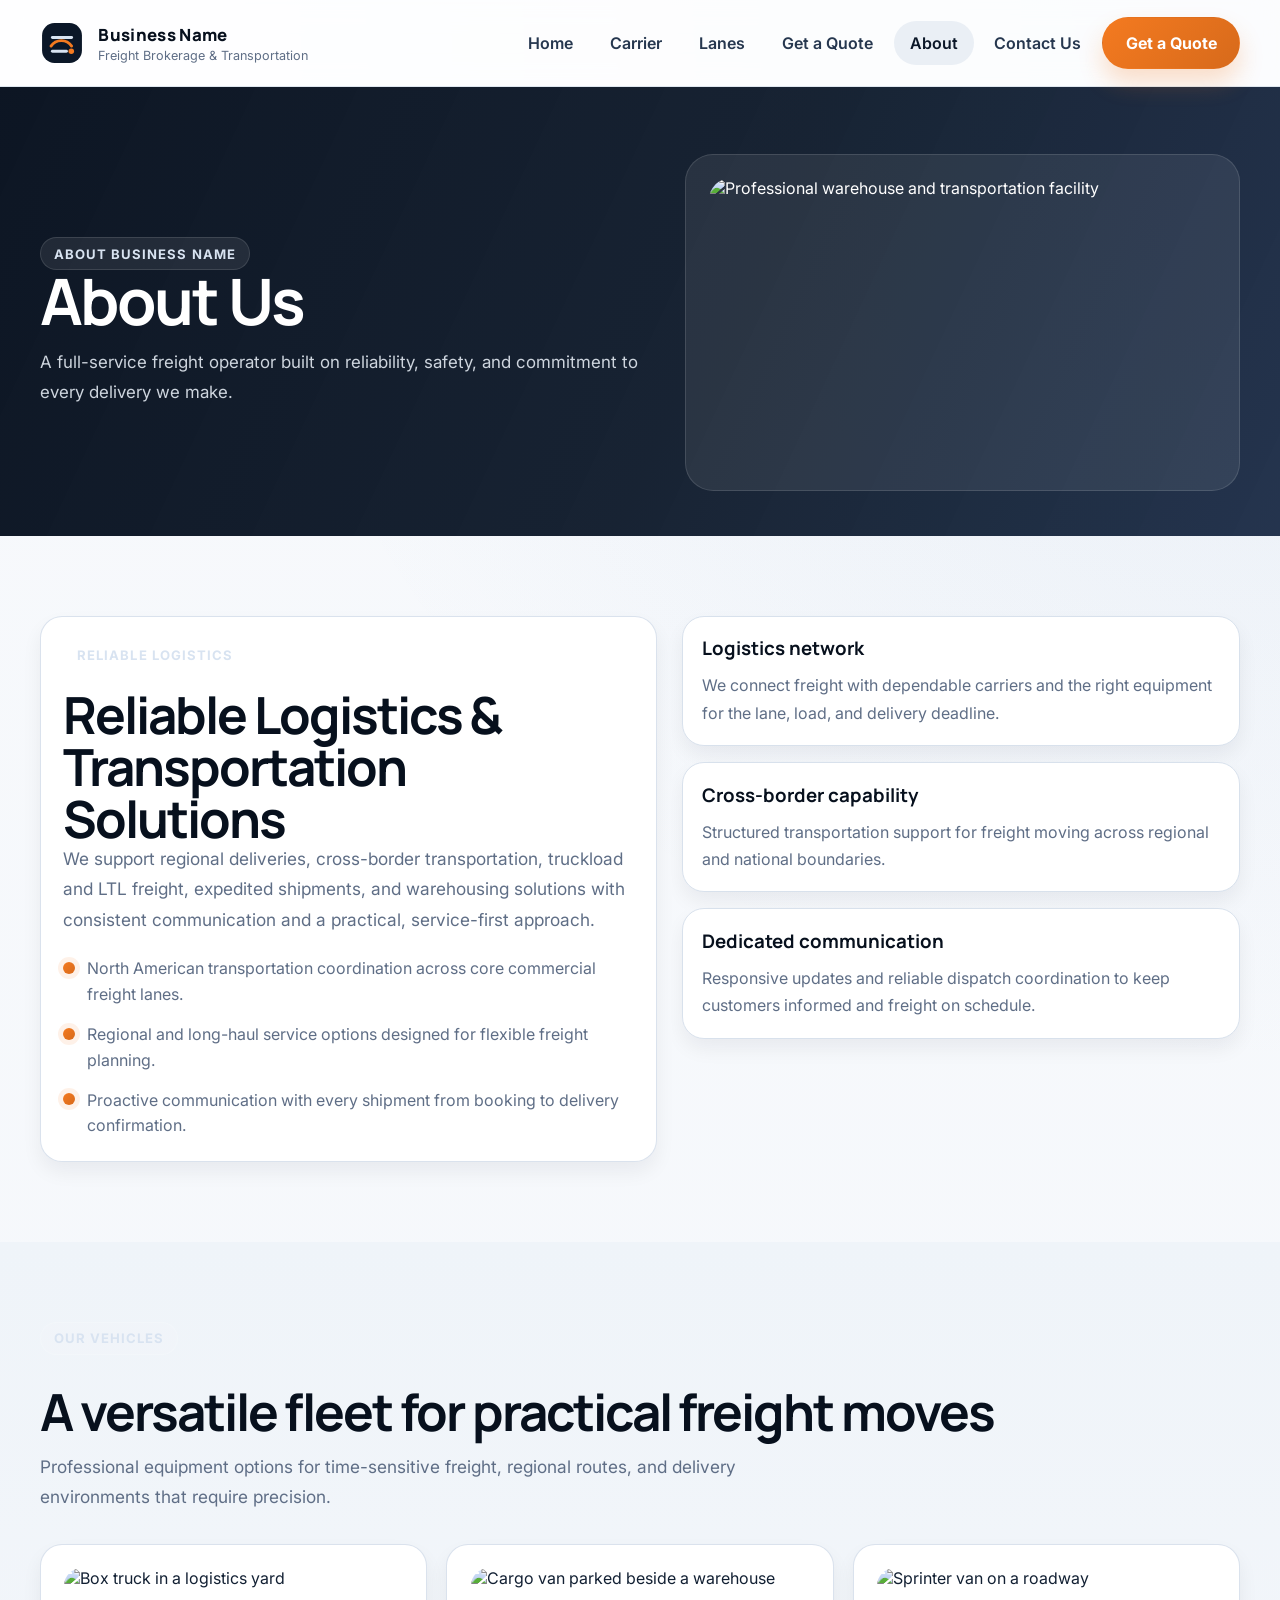
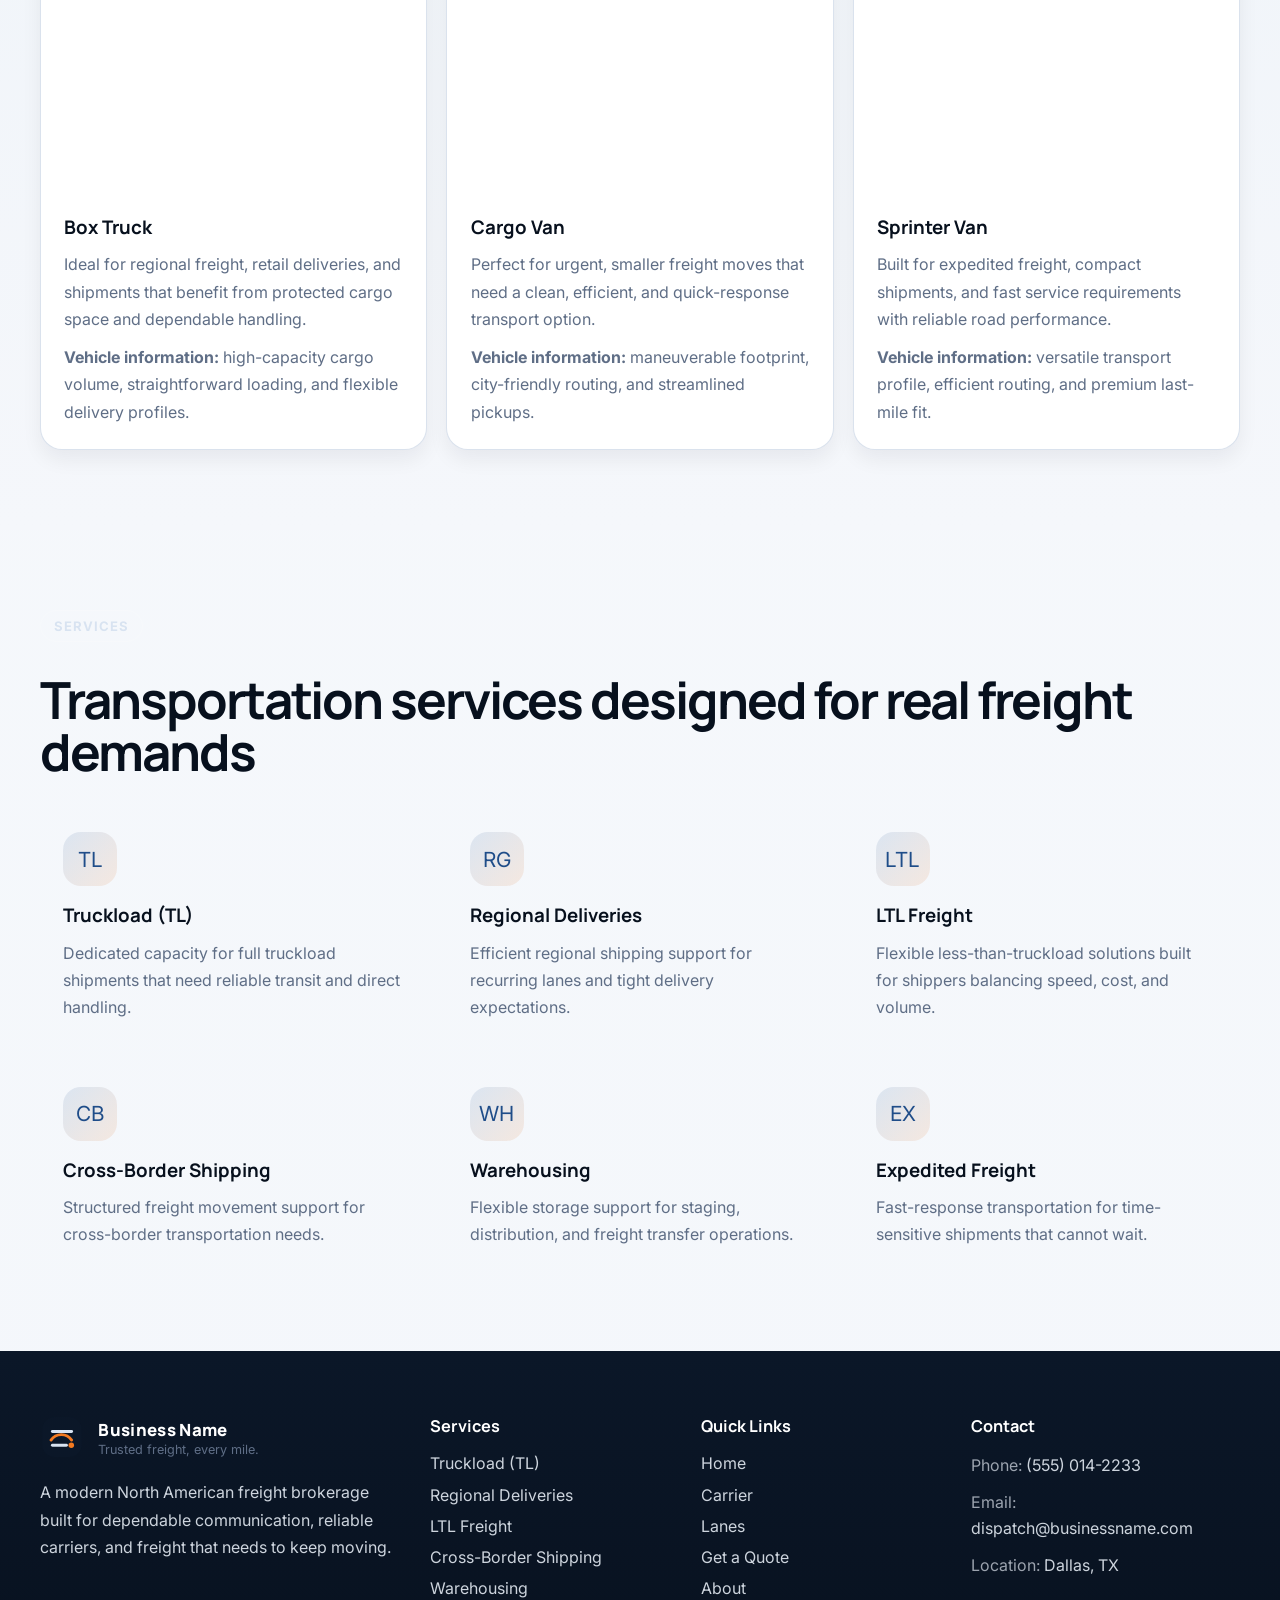
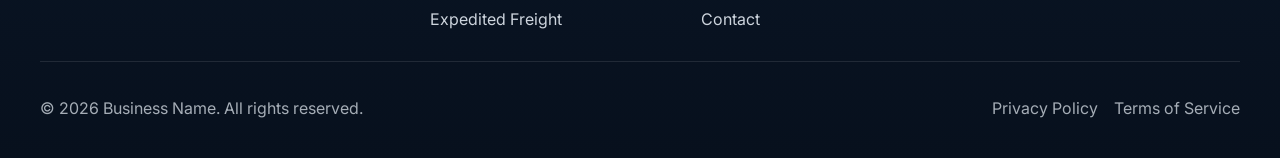
==== about.html @ 08872d6c "Initial Files" ====
<!doctype html>
<html lang="en">
<head>
  <meta charset="utf-8">
  <meta name="viewport" content="width=device-width, initial-scale=1">
  <title>About Us | Business Name</title>
  <meta name="description" content="Learn about Business Name, a reliable logistics and transportation operator built on trust, safety, and communication.">
  <link rel="preconnect" href="https://fonts.googleapis.com">
  <link rel="preconnect" href="https://fonts.gstatic.com" crossorigin>
  <link href="https://fonts.googleapis.com/css2?family=Inter:wght@400;500;600;700;800&family=Manrope:wght@600;700;800&display=swap" rel="stylesheet">
  <link rel="stylesheet" href="css/style.css">
  <link rel="stylesheet" href="css/animations.css">
  <link rel="stylesheet" href="css/responsive.css">
</head>
<body data-page="about">
  <a class="sr-only" href="#main-content">Skip to content</a>
  <div data-site-header></div>

  <main id="main-content">
    <section class="page-hero">
      <div class="container page-hero__inner">
        <div data-reveal>
          <span class="hero__eyebrow">About Business Name</span>
          <h1 class="page-hero__title">About Us</h1>
          <p class="page-hero__subtitle">
            A full-service freight operator built on reliability, safety, and commitment to every delivery we make.
          </p>
        </div>
        <div class="page-hero__panel" data-reveal>
          <img src="https://images.unsplash.com/photo-1504384308090-c894fdcc538d?auto=format&fit=crop&w=1200&q=80" alt="Professional warehouse and transportation facility" loading="lazy">
        </div>
      </div>
    </section>

    <section class="section">
      <div class="container two-column">
        <div class="intro-panel" data-reveal>
          <span class="section__eyebrow">Reliable logistics</span>
          <h2 class="section__title">Reliable Logistics & Transportation Solutions</h2>
          <p class="section__lead">
            We support regional deliveries, cross-border transportation, truckload and LTL freight, expedited shipments, and warehousing solutions with consistent communication and a practical, service-first approach.
          </p>
          <ul class="bullets">
            <li>North American transportation coordination across core commercial freight lanes.</li>
            <li>Regional and long-haul service options designed for flexible freight planning.</li>
            <li>Proactive communication with every shipment from booking to delivery confirmation.</li>
          </ul>
        </div>
        <div class="info-stack" data-reveal>
          <article class="info-card">
            <h3>Logistics network</h3>
            <p>We connect freight with dependable carriers and the right equipment for the lane, load, and delivery deadline.</p>
          </article>
          <article class="info-card">
            <h3>Cross-border capability</h3>
            <p>Structured transportation support for freight moving across regional and national boundaries.</p>
          </article>
          <article class="info-card">
            <h3>Dedicated communication</h3>
            <p>Responsive updates and reliable dispatch coordination to keep customers informed and freight on schedule.</p>
          </article>
        </div>
      </div>
    </section>

    <section class="section section--muted">
      <div class="container" id="vehicles">
        <div class="section__header" data-reveal>
          <span class="section__eyebrow">Our Vehicles</span>
          <h2 class="section__title">A versatile fleet for practical freight moves</h2>
          <p class="section__lead">Professional equipment options for time-sensitive freight, regional routes, and delivery environments that require precision.</p>
        </div>
        <div class="cards-grid">
          <article class="vehicle-card" data-reveal>
            <img class="vehicle-card__image" src="https://images.unsplash.com/photo-1501066927591-314112b5888e?auto=format&fit=crop&w=900&q=80" alt="Box truck in a logistics yard" loading="lazy">
            <h3>Box Truck</h3>
            <p>Ideal for regional freight, retail deliveries, and shipments that benefit from protected cargo space and dependable handling.</p>
            <p><strong>Vehicle information:</strong> high-capacity cargo volume, straightforward loading, and flexible delivery profiles.</p>
          </article>
          <article class="vehicle-card" data-reveal>
            <img class="vehicle-card__image" src="https://images.unsplash.com/photo-1503376780353-7e6692767b70?auto=format&fit=crop&w=900&q=80" alt="Cargo van parked beside a warehouse" loading="lazy">
            <h3>Cargo Van</h3>
            <p>Perfect for urgent, smaller freight moves that need a clean, efficient, and quick-response transport option.</p>
            <p><strong>Vehicle information:</strong> maneuverable footprint, city-friendly routing, and streamlined pickups.</p>
          </article>
          <article class="vehicle-card" data-reveal>
            <img class="vehicle-card__image" src="https://images.unsplash.com/photo-1517673400267-0251440c45dc?auto=format&fit=crop&w=900&q=80" alt="Sprinter van on a roadway" loading="lazy">
            <h3>Sprinter Van</h3>
            <p>Built for expedited freight, compact shipments, and fast service requirements with reliable road performance.</p>
            <p><strong>Vehicle information:</strong> versatile transport profile, efficient routing, and premium last-mile fit.</p>
          </article>
        </div>
      </div>
    </section>

    <section class="section" id="services">
      <div class="container">
        <div class="section__header" data-reveal>
          <span class="section__eyebrow">Services</span>
          <h2 class="section__title">Transportation services designed for real freight demands</h2>
        </div>
        <div class="cards-grid">
          <article class="service-card" data-reveal>
            <div class="service-card__icon">TL</div>
            <h3>Truckload (TL)</h3>
            <p>Dedicated capacity for full truckload shipments that need reliable transit and direct handling.</p>
          </article>
          <article class="service-card" data-reveal>
            <div class="service-card__icon">RG</div>
            <h3>Regional Deliveries</h3>
            <p>Efficient regional shipping support for recurring lanes and tight delivery expectations.</p>
          </article>
          <article class="service-card" data-reveal>
            <div class="service-card__icon">LTL</div>
            <h3>LTL Freight</h3>
            <p>Flexible less-than-truckload solutions built for shippers balancing speed, cost, and volume.</p>
          </article>
          <article class="service-card" data-reveal>
            <div class="service-card__icon">CB</div>
            <h3>Cross-Border Shipping</h3>
            <p>Structured freight movement support for cross-border transportation needs.</p>
          </article>
          <article class="service-card" data-reveal>
            <div class="service-card__icon">WH</div>
            <h3>Warehousing</h3>
            <p>Flexible storage support for staging, distribution, and freight transfer operations.</p>
          </article>
          <article class="service-card" data-reveal>
            <div class="service-card__icon">EX</div>
            <h3>Expedited Freight</h3>
            <p>Fast-response transportation for time-sensitive shipments that cannot wait.</p>
          </article>
        </div>
      </div>
    </section>
  </main>

  <div data-site-footer></div>

  <script src="js/data.js"></script>
  <script src="js/main.js"></script>
</body>
</html>
---- css/style.css ----
:root {
  --bg: #f4f7fb;
  --surface: #ffffff;
  --surface-2: #edf2f8;
  --text: #122033;
  --muted: #5f6e86;
  --line: #d8e1ec;
  --navy-950: #07101d;
  --navy-900: #0b1728;
  --navy-800: #13243f;
  --blue-700: #1f4d89;
  --blue-600: #2563a9;
  --orange-600: #d76a1b;
  --orange-500: #f47a20;
  --green-600: #1c8f5f;
  --shadow-lg: 0 28px 60px rgba(8, 17, 31, 0.12);
  --shadow-md: 0 16px 34px rgba(8, 17, 31, 0.09);
  --shadow-sm: 0 10px 20px rgba(8, 17, 31, 0.06);
  --radius-xl: 28px;
  --radius-lg: 22px;
  --radius-md: 16px;
  --radius-sm: 12px;
  --container: 1200px;
}

* {
  box-sizing: border-box;
}

html {
  scroll-behavior: smooth;
}

body {
  margin: 0;
  font-family: "Inter", sans-serif;
  color: var(--text);
  background:
    radial-gradient(circle at top right, rgba(37, 99, 169, 0.08), transparent 30%),
    linear-gradient(180deg, #f7f9fc 0%, #f4f7fb 100%);
  min-height: 100vh;
}

body.nav-open {
  overflow: hidden;
}

img {
  max-width: 100%;
  display: block;
}

a {
  color: inherit;
  text-decoration: none;
}

button,
input,
select,
textarea {
  font: inherit;
}

button {
  cursor: pointer;
}

.sr-only {
  position: absolute;
  width: 1px;
  height: 1px;
  padding: 0;
  margin: -1px;
  overflow: hidden;
  clip: rect(0, 0, 0, 0);
  border: 0;
}

.container {
  width: min(calc(100% - 2rem), var(--container));
  margin: 0 auto;
}

.site-header {
  position: sticky;
  top: 0;
  z-index: 1000;
  background: rgba(255, 255, 255, 0.82);
  backdrop-filter: blur(14px);
  border-bottom: 1px solid rgba(216, 225, 236, 0.8);
}

.header__inner {
  display: flex;
  align-items: center;
  gap: 1rem;
  min-height: 86px;
}

.brand {
  display: inline-flex;
  align-items: center;
  gap: 0.9rem;
  min-width: 0;
}

.brand__mark {
  flex: 0 0 auto;
}

.brand__text {
  display: flex;
  flex-direction: column;
  gap: 0.1rem;
  min-width: 0;
}

.brand__name {
  font-family: "Manrope", sans-serif;
  font-size: 1.05rem;
  font-weight: 800;
  letter-spacing: 0.02em;
  color: var(--navy-950);
}

.brand__tag {
  font-size: 0.79rem;
  color: var(--muted);
}

.nav {
  margin-left: auto;
}

.nav__list {
  display: flex;
  align-items: center;
  gap: 0.3rem;
  list-style: none;
  padding: 0;
  margin: 0;
}

.nav__link {
  display: inline-flex;
  align-items: center;
  justify-content: center;
  padding: 0.75rem 1rem;
  border-radius: 999px;
  color: #26374f;
  font-weight: 600;
  transition: color 180ms ease, background-color 180ms ease, transform 180ms ease;
}

.nav__link:hover,
.nav__link:focus-visible,
.nav__link.is-active {
  background: rgba(31, 77, 137, 0.08);
  color: var(--navy-900);
}

.nav__cta {
  box-shadow: 0 14px 24px rgba(244, 122, 32, 0.24);
}

.nav-toggle {
  display: none;
  margin-left: auto;
  width: 48px;
  height: 48px;
  padding: 0;
  border: 1px solid var(--line);
  border-radius: 14px;
  background: var(--surface);
  align-items: center;
  justify-content: center;
  gap: 4px;
  flex-direction: column;
}

.nav-toggle__bar {
  width: 18px;
  height: 2px;
  border-radius: 99px;
  background: var(--navy-900);
}

.button {
  display: inline-flex;
  align-items: center;
  justify-content: center;
  min-height: 52px;
  padding: 0.9rem 1.4rem;
  border-radius: 999px;
  border: 1px solid transparent;
  font-weight: 700;
  transition: transform 180ms ease, box-shadow 180ms ease, background-color 180ms ease, border-color 180ms ease;
}

.button:hover,
.button:focus-visible {
  transform: translateY(-1px);
}

.button--accent {
  color: #fff;
  background: linear-gradient(135deg, var(--orange-500), var(--orange-600));
}

.button--accent:hover,
.button--accent:focus-visible {
  box-shadow: 0 18px 30px rgba(244, 122, 32, 0.28);
}

.button--secondary {
  color: var(--navy-900);
  background: #fff;
  border-color: var(--line);
}

.hero {
  position: relative;
  overflow: hidden;
  padding: 5rem 0 3.5rem;
  background:
    linear-gradient(115deg, rgba(8, 17, 31, 0.98) 0%, rgba(11, 23, 40, 0.95) 55%, rgba(19, 36, 63, 0.92) 100%);
  color: #fff;
}

.hero::before {
  content: "";
  position: absolute;
  inset: 0;
  background:
    radial-gradient(circle at 20% 20%, rgba(244, 122, 32, 0.22), transparent 25%),
    radial-gradient(circle at 80% 15%, rgba(37, 99, 169, 0.35), transparent 26%);
  pointer-events: none;
}

.hero__inner {
  position: relative;
  display: grid;
  grid-template-columns: minmax(0, 1.1fr) minmax(340px, 0.9fr);
  gap: 3rem;
  align-items: center;
}

.hero__eyebrow,
.section__eyebrow {
  display: inline-flex;
  align-items: center;
  gap: 0.5rem;
  padding: 0.45rem 0.8rem;
  border-radius: 999px;
  width: fit-content;
  background: rgba(255, 255, 255, 0.08);
  border: 1px solid rgba(255, 255, 255, 0.12);
  color: #d8e3f1;
  font-size: 0.82rem;
  font-weight: 700;
  letter-spacing: 0.08em;
  text-transform: uppercase;
}

.hero__title,
.section__title {
  margin: 1rem 0 0;
  font-family: "Manrope", sans-serif;
  font-size: clamp(2.35rem, 5vw, 4.9rem);
  line-height: 0.96;
  letter-spacing: -0.04em;
}

.hero__lead,
.section__lead {
  max-width: 42rem;
  margin: 1.25rem 0 0;
  font-size: 1.08rem;
  line-height: 1.75;
  color: rgba(232, 239, 247, 0.88);
}

.hero__actions {
  display: flex;
  flex-wrap: wrap;
  gap: 0.9rem;
  margin-top: 1.8rem;
}

.hero__stats {
  display: grid;
  grid-template-columns: repeat(3, minmax(0, 1fr));
  gap: 1rem;
  margin-top: 2.2rem;
}

.stat-card {
  padding: 1.15rem 1.2rem;
  border-radius: 18px;
  background: rgba(255, 255, 255, 0.08);
  border: 1px solid rgba(255, 255, 255, 0.1);
  backdrop-filter: blur(10px);
}

.stat-card strong {
  display: block;
  font-family: "Manrope", sans-serif;
  font-size: 1.65rem;
  line-height: 1;
}

.stat-card span {
  display: block;
  margin-top: 0.45rem;
  color: rgba(232, 239, 247, 0.85);
  font-size: 0.95rem;
}

.hero__media {
  position: relative;
  min-height: 560px;
}

.hero__image {
  width: 100%;
  height: 100%;
  min-height: 560px;
  object-fit: cover;
  border-radius: var(--radius-xl);
  box-shadow: var(--shadow-lg);
}

.hero__card {
  position: absolute;
  left: -1rem;
  bottom: 2rem;
  width: min(290px, 88%);
  padding: 1.1rem 1.15rem;
  border-radius: 20px;
  background: rgba(255, 255, 255, 0.9);
  color: var(--text);
  box-shadow: var(--shadow-md);
  border: 1px solid rgba(255, 255, 255, 0.7);
}

.hero__card h3 {
  margin: 0;
  font-family: "Manrope", sans-serif;
  font-size: 1.02rem;
}

.hero__card p {
  margin: 0.5rem 0 0;
  line-height: 1.6;
  color: var(--muted);
}

.section {
  padding: 5rem 0;
}

.section--muted {
  background: linear-gradient(180deg, #eff4f9 0%, #f5f7fb 100%);
}

.section__header {
  display: grid;
  gap: 0.9rem;
  margin-bottom: 2rem;
}

.section__title {
  color: var(--navy-950);
  font-size: clamp(2rem, 4vw, 3.4rem);
  line-height: 1.02;
}

.section__lead {
  color: var(--muted);
  max-width: 50rem;
  margin: 0;
}

.intro-grid {
  display: grid;
  grid-template-columns: 1fr 0.9fr;
  gap: 2rem;
  align-items: center;
}

.intro-panel,
.feature-panel,
.form-panel,
.info-panel,
.lane-tools,
.lane-card,
.vehicle-card,
.contact-card {
  background: var(--surface);
  border: 1px solid rgba(216, 225, 236, 0.95);
  border-radius: var(--radius-lg);
  box-shadow: var(--shadow-sm);
}

.intro-panel,
.feature-panel,
.form-panel,
.info-panel {
  padding: 1.4rem;
}

.bullets {
  display: grid;
  gap: 0.9rem;
  margin: 1.35rem 0 0;
  padding: 0;
  list-style: none;
}

.bullets li {
  display: flex;
  gap: 0.75rem;
  align-items: flex-start;
  line-height: 1.6;
  color: var(--muted);
}

.bullets li::before {
  content: "";
  flex: 0 0 auto;
  width: 12px;
  height: 12px;
  margin-top: 0.35rem;
  border-radius: 50%;
  background: linear-gradient(135deg, var(--orange-500), var(--orange-600));
  box-shadow: 0 0 0 5px rgba(244, 122, 32, 0.1);
}

.intro-image {
  height: 100%;
  min-height: 420px;
  border-radius: var(--radius-xl);
  object-fit: cover;
  box-shadow: var(--shadow-lg);
}

.cards-grid {
  display: grid;
  grid-template-columns: repeat(3, minmax(0, 1fr));
  gap: 1.2rem;
}

.service-card,
.advantage-card,
.vehicle-card,
.contact-card,
.lane-card {
  padding: 1.45rem;
  transition: transform 180ms ease, box-shadow 180ms ease;
}

.service-card:hover,
.advantage-card:hover,
.vehicle-card:hover,
.contact-card:hover,
.lane-card:hover {
  transform: translateY(-4px);
  box-shadow: var(--shadow-md);
}

.service-card__icon {
  display: inline-flex;
  align-items: center;
  justify-content: center;
  width: 54px;
  height: 54px;
  border-radius: 18px;
  background: linear-gradient(135deg, rgba(37, 99, 169, 0.12), rgba(244, 122, 32, 0.12));
  color: var(--blue-700);
  font-size: 1.3rem;
  margin-bottom: 1rem;
}

.service-card h3,
.advantage-card h3,
.vehicle-card h3,
.contact-card h3,
.lane-card h3,
.info-card h3 {
  margin: 0;
  font-family: "Manrope", sans-serif;
  color: var(--navy-950);
}

.service-card p,
.advantage-card p,
.vehicle-card p,
.contact-card p,
.lane-card p,
.info-card p {
  margin: 0.7rem 0 0;
  line-height: 1.7;
  color: var(--muted);
}

.feature-layout {
  display: grid;
  grid-template-columns: 1.1fr 0.9fr;
  gap: 2rem;
  align-items: start;
}

.advantage-list {
  display: grid;
  gap: 1rem;
}

.advantage-card {
  display: grid;
  grid-template-columns: auto 1fr;
  gap: 1rem;
  align-items: start;
}

.advantage-card__index {
  width: 42px;
  height: 42px;
  border-radius: 50%;
  display: inline-flex;
  align-items: center;
  justify-content: center;
  font-weight: 800;
  color: #fff;
  background: linear-gradient(135deg, var(--blue-700), var(--navy-800));
}

.feature-image {
  margin-top: 1.2rem;
  width: 100%;
  height: 380px;
  object-fit: cover;
  border-radius: var(--radius-xl);
  box-shadow: var(--shadow-lg);
}

.cta-block {
  padding: 3rem;
  border-radius: calc(var(--radius-xl) + 4px);
  background:
    linear-gradient(135deg, rgba(8, 17, 31, 0.98), rgba(19, 36, 63, 0.96)),
    radial-gradient(circle at top right, rgba(244, 122, 32, 0.22), transparent 35%);
  color: #fff;
  box-shadow: var(--shadow-lg);
}

.cta-block h2 {
  margin: 0;
  font-family: "Manrope", sans-serif;
  font-size: clamp(2rem, 4vw, 3rem);
  line-height: 1.05;
}

.cta-block p {
  max-width: 48rem;
  margin: 1rem 0 0;
  color: rgba(232, 239, 247, 0.85);
  line-height: 1.75;
}

.cta-block__actions {
  display: flex;
  flex-wrap: wrap;
  gap: 0.9rem;
  margin-top: 1.6rem;
}

.page-hero {
  padding: 4.2rem 0 2.8rem;
  background:
    linear-gradient(115deg, rgba(8, 17, 31, 0.98) 0%, rgba(11, 23, 40, 0.95) 55%, rgba(19, 36, 63, 0.92) 100%);
  color: #fff;
}

.page-hero__inner {
  display: grid;
  grid-template-columns: minmax(0, 1.05fr) minmax(280px, 0.95fr);
  gap: 2rem;
  align-items: center;
}

.page-hero__title {
  margin: 0;
  font-family: "Manrope", sans-serif;
  font-size: clamp(2.4rem, 5vw, 4.3rem);
  line-height: 0.98;
  letter-spacing: -0.04em;
}

.page-hero__subtitle {
  margin: 1rem 0 0;
  color: rgba(232, 239, 247, 0.88);
  line-height: 1.75;
  max-width: 42rem;
  font-size: 1.06rem;
}

.page-hero__panel {
  padding: 1.4rem;
  border-radius: var(--radius-xl);
  background: rgba(255, 255, 255, 0.08);
  border: 1px solid rgba(255, 255, 255, 0.12);
}

.page-hero__panel img {
  width: 100%;
  height: 290px;
  border-radius: 22px;
  object-fit: cover;
}

.lane-tools {
  padding: 1.2rem;
  margin-bottom: 1.4rem;
}

.lane-tools__grid {
  display: grid;
  grid-template-columns: 1.4fr 0.6fr 0.7fr 0.7fr 0.6fr auto;
  gap: 0.8rem;
  align-items: end;
}

.field label,
.form-field label,
.upload-field label {
  display: block;
  margin-bottom: 0.45rem;
  font-size: 0.92rem;
  font-weight: 700;
  color: var(--navy-900);
}

.field input,
.field select,
.form-field input,
.form-field select,
.form-field textarea {
  width: 100%;
  min-height: 52px;
  padding: 0.85rem 1rem;
  border-radius: 14px;
  border: 1px solid var(--line);
  background: #fff;
  color: var(--text);
  transition: border-color 180ms ease, box-shadow 180ms ease;
}

.field input:focus,
.field select:focus,
.form-field input:focus,
.form-field select:focus,
.form-field textarea:focus {
  outline: none;
  border-color: rgba(37, 99, 169, 0.6);
  box-shadow: 0 0 0 4px rgba(37, 99, 169, 0.12);
}

.field input::placeholder,
.form-field input::placeholder,
.form-field textarea::placeholder {
  color: #8a96a9;
}

.lane-grid {
  display: grid;
  grid-template-columns: repeat(3, minmax(0, 1fr));
  gap: 1.2rem;
}

.lane-card {
  display: flex;
  flex-direction: column;
  gap: 1rem;
}

.lane-card__top {
  display: flex;
  justify-content: space-between;
  gap: 1rem;
  align-items: center;
}

.lane-card__badge {
  display: inline-flex;
  align-items: center;
  gap: 0.4rem;
  padding: 0.45rem 0.8rem;
  border-radius: 999px;
  background: rgba(31, 77, 137, 0.08);
  color: var(--blue-700);
  font-weight: 800;
  font-size: 0.92rem;
}

.lane-card__rate {
  font-family: "Manrope", sans-serif;
  font-size: 1.35rem;
  font-weight: 800;
  color: var(--navy-950);
}

.lane-card__route {
  font-size: 1.1rem;
  line-height: 1.35;
}

.lane-card__route span {
  color: var(--orange-500);
}

.lane-card__meta {
  display: grid;
  grid-template-columns: repeat(3, minmax(0, 1fr));
  gap: 0.8rem;
}

.lane-card__meta div {
  padding: 0.85rem;
  border-radius: 16px;
  background: #f7f9fc;
}

.lane-card__meta span {
  display: block;
  font-size: 0.78rem;
  text-transform: uppercase;
  letter-spacing: 0.08em;
  color: var(--muted);
  margin-bottom: 0.35rem;
}

.lane-card__meta strong {
  display: block;
  font-size: 0.98rem;
  color: var(--navy-950);
}

.lane-card__button {
  width: 100%;
}

.form-grid {
  display: grid;
  grid-template-columns: repeat(2, minmax(0, 1fr));
  gap: 1rem;
}

.form-grid--single {
  grid-template-columns: 1fr;
}

.form-field--full {
  grid-column: 1 / -1;
}

.form-field textarea {
  min-height: 160px;
  resize: vertical;
}

.upload-field {
  margin-top: 1rem;
}

.upload-help {
  margin: 0.35rem 0 0;
  color: var(--muted);
  font-size: 0.9rem;
  line-height: 1.6;
}

.upload-input {
  padding: 0.75rem 0;
}

.form-actions {
  display: flex;
  flex-wrap: wrap;
  gap: 0.9rem;
  align-items: center;
  margin-top: 1.2rem;
}

.form-message {
  margin-top: 1rem;
  padding: 0.95rem 1rem;
  border-radius: 14px;
  font-weight: 600;
  line-height: 1.6;
}

.form-message--info {
  background: rgba(31, 77, 137, 0.08);
  color: var(--blue-700);
}

.form-message--success {
  background: rgba(28, 143, 95, 0.1);
  color: var(--green-600);
}

.form-message--error {
  background: rgba(215, 106, 27, 0.12);
  color: #9b4510;
}

.two-column {
  display: grid;
  grid-template-columns: 1.05fr 0.95fr;
  gap: 1.6rem;
  align-items: start;
}

.info-stack {
  display: grid;
  gap: 1rem;
}

.info-card {
  padding: 1.15rem 1.2rem;
  border-radius: var(--radius-lg);
  background: var(--surface);
  border: 1px solid var(--line);
  box-shadow: var(--shadow-sm);
}

.info-card span {
  display: block;
  margin-top: 0.35rem;
  color: var(--muted);
  line-height: 1.6;
}

.vehicle-card__image {
  width: 100%;
  height: 230px;
  border-radius: 18px;
  object-fit: cover;
  margin-bottom: 1rem;
}

.contact-grid {
  display: grid;
  grid-template-columns: 0.95fr 1.05fr;
  gap: 1.4rem;
}

.contact-card__list {
  list-style: none;
  padding: 0;
  margin: 1rem 0 0;
  display: grid;
  gap: 0.95rem;
}

.contact-card__list li {
  display: grid;
  gap: 0.3rem;
  padding: 0.95rem 1rem;
  border-radius: 16px;
  background: #f7f9fc;
}

.contact-card__list li span {
  font-size: 0.78rem;
  text-transform: uppercase;
  letter-spacing: 0.08em;
  color: var(--muted);
}

.contact-card__list strong {
  color: var(--navy-950);
}

.site-footer {
  padding: 4rem 0 1.5rem;
  background: linear-gradient(180deg, var(--navy-900) 0%, var(--navy-950) 100%);
  color: rgba(232, 239, 247, 0.88);
}

.footer__grid {
  display: grid;
  grid-template-columns: 1.2fr 0.8fr 0.8fr 0.9fr;
  gap: 2rem;
  padding-bottom: 2rem;
}

.brand--footer .brand__name,
.footer__heading {
  color: #fff;
}

.footer__copy {
  margin: 1rem 0 0;
  max-width: 34rem;
  line-height: 1.7;
}

.footer__heading {
  margin: 0;
  font-family: "Manrope", sans-serif;
  font-size: 1.02rem;
}

.footer__links,
.footer__contact {
  list-style: none;
  padding: 0;
  margin: 1rem 0 0;
  display: grid;
  gap: 0.7rem;
}

.footer__links a,
.footer__contact a {
  color: rgba(232, 239, 247, 0.88);
}

.footer__links a:hover,
.footer__contact a:hover,
.footer__legal a:hover {
  color: #fff;
}

.footer__contact li {
  line-height: 1.6;
}

.footer__contact span {
  color: rgba(232, 239, 247, 0.66);
}

.footer__bottom {
  display: flex;
  align-items: center;
  justify-content: space-between;
  gap: 1rem;
  padding-top: 1.25rem;
  border-top: 1px solid rgba(255, 255, 255, 0.1);
  color: rgba(232, 239, 247, 0.7);
}

.footer__legal {
  display: flex;
  gap: 1rem;
}

.footer__legal a {
  color: rgba(232, 239, 247, 0.7);
}

.section__subgrid {
  display: grid;
  grid-template-columns: repeat(2, minmax(0, 1fr));
  gap: 1.2rem;
}

.timeline {
  display: grid;
  gap: 1rem;
}

.timeline__item {
  padding: 1rem 1.1rem;
  border-radius: 16px;
  background: rgba(37, 99, 169, 0.06);
  border: 1px solid rgba(37, 99, 169, 0.1);
}

.timeline__item strong {
  display: block;
  color: var(--navy-950);
}

.timeline__item span {
  display: block;
  margin-top: 0.3rem;
  color: var(--muted);
  line-height: 1.6;
}

.trust-bar {
  display: flex;
  flex-wrap: wrap;
  gap: 0.75rem;
  margin-top: 1rem;
}

.trust-pill {
  padding: 0.55rem 0.85rem;
  border-radius: 999px;
  background: rgba(37, 99, 169, 0.08);
  color: var(--blue-700);
  font-weight: 700;
  font-size: 0.88rem;
}

.lane-summary {
  margin-top: 0.8rem;
  font-weight: 700;
  color: var(--blue-700);
}

.lane-section__summary {
  margin-bottom: 1rem;
}

.lane-section__summary-text {
  margin: 0;
  color: var(--muted);
  font-weight: 600;
}

.lane-empty {
  grid-column: 1 / -1;
  padding: 2rem;
  border-radius: var(--radius-lg);
  background: var(--surface);
  border: 1px dashed var(--line);
  box-shadow: var(--shadow-sm);
  text-align: center;
}

.lane-empty h3 {
  margin: 0;
  font-family: "Manrope", sans-serif;
  color: var(--navy-950);
}

.lane-empty p {
  margin: 0.75rem auto 0;
  max-width: 34rem;
  color: var(--muted);
  line-height: 1.7;
}
---- css/animations.css ----
@keyframes fadeUp {
  from {
    opacity: 0;
    transform: translateY(18px);
  }
  to {
    opacity: 1;
    transform: translateY(0);
  }
}

[data-reveal] {
  opacity: 0;
  transform: translateY(18px);
}

[data-reveal].is-visible {
  animation: fadeUp 700ms ease forwards;
}

.site-header,
.site-footer,
.hero,
.page-hero,
.section {
  animation: fadeUp 700ms ease both;
}
---- css/responsive.css ----
@media (max-width: 1100px) {
  .hero__inner,
  .page-hero__inner,
  .intro-grid,
  .feature-layout,
  .two-column,
  .contact-grid,
  .footer__grid,
  .lane-tools__grid {
    grid-template-columns: 1fr;
  }

  .cards-grid,
  .lane-grid {
    grid-template-columns: repeat(2, minmax(0, 1fr));
  }

  .hero__media {
    min-height: auto;
  }

  .hero__image {
    min-height: 420px;
  }
}

@media (max-width: 900px) {
  .header__inner {
    flex-wrap: wrap;
  }

  .nav-toggle {
    display: inline-flex;
  }

  .nav {
    width: 100%;
    order: 3;
    margin-left: 0;
    display: none;
  }

  .nav.is-open {
    display: block;
  }

  .nav__list {
    flex-direction: column;
    align-items: stretch;
    padding: 0 0 1rem;
  }

  .nav__link {
    justify-content: flex-start;
    padding: 0.9rem 1rem;
  }

  .nav__cta-wrap {
    padding-top: 0.2rem;
  }

  .hero {
    padding-top: 3.4rem;
  }

  .hero__stats {
    grid-template-columns: 1fr;
  }

  .section,
  .page-hero {
    padding-top: 3.4rem;
  }

  .cta-block {
    padding: 2rem;
  }

  .form-grid,
  .section__subgrid {
    grid-template-columns: 1fr;
  }
}

@media (max-width: 720px) {
  .container {
    width: min(calc(100% - 1.1rem), var(--container));
  }

  .hero__title,
  .section__title,
  .page-hero__title {
    font-size: clamp(2rem, 8vw, 3rem);
  }

  .hero__media {
    min-height: auto;
  }

  .hero__image {
    min-height: 320px;
  }

  .hero__card {
    position: static;
    width: 100%;
    margin-top: 1rem;
  }

  .cards-grid,
  .lane-grid {
    grid-template-columns: 1fr;
  }

  .lane-card__meta {
    grid-template-columns: 1fr;
  }

  .footer__bottom {
    flex-direction: column;
    align-items: flex-start;
  }
}

@media (max-width: 540px) {
  .button {
    width: 100%;
  }

  .hero__actions,
  .cta-block__actions {
    flex-direction: column;
  }

  .hero__actions .button,
  .cta-block__actions .button {
    width: 100%;
  }

  .lane-tools {
    padding: 1rem;
  }

  .form-panel,
  .info-panel,
  .intro-panel,
  .feature-panel {
    padding: 1.1rem;
  }
}
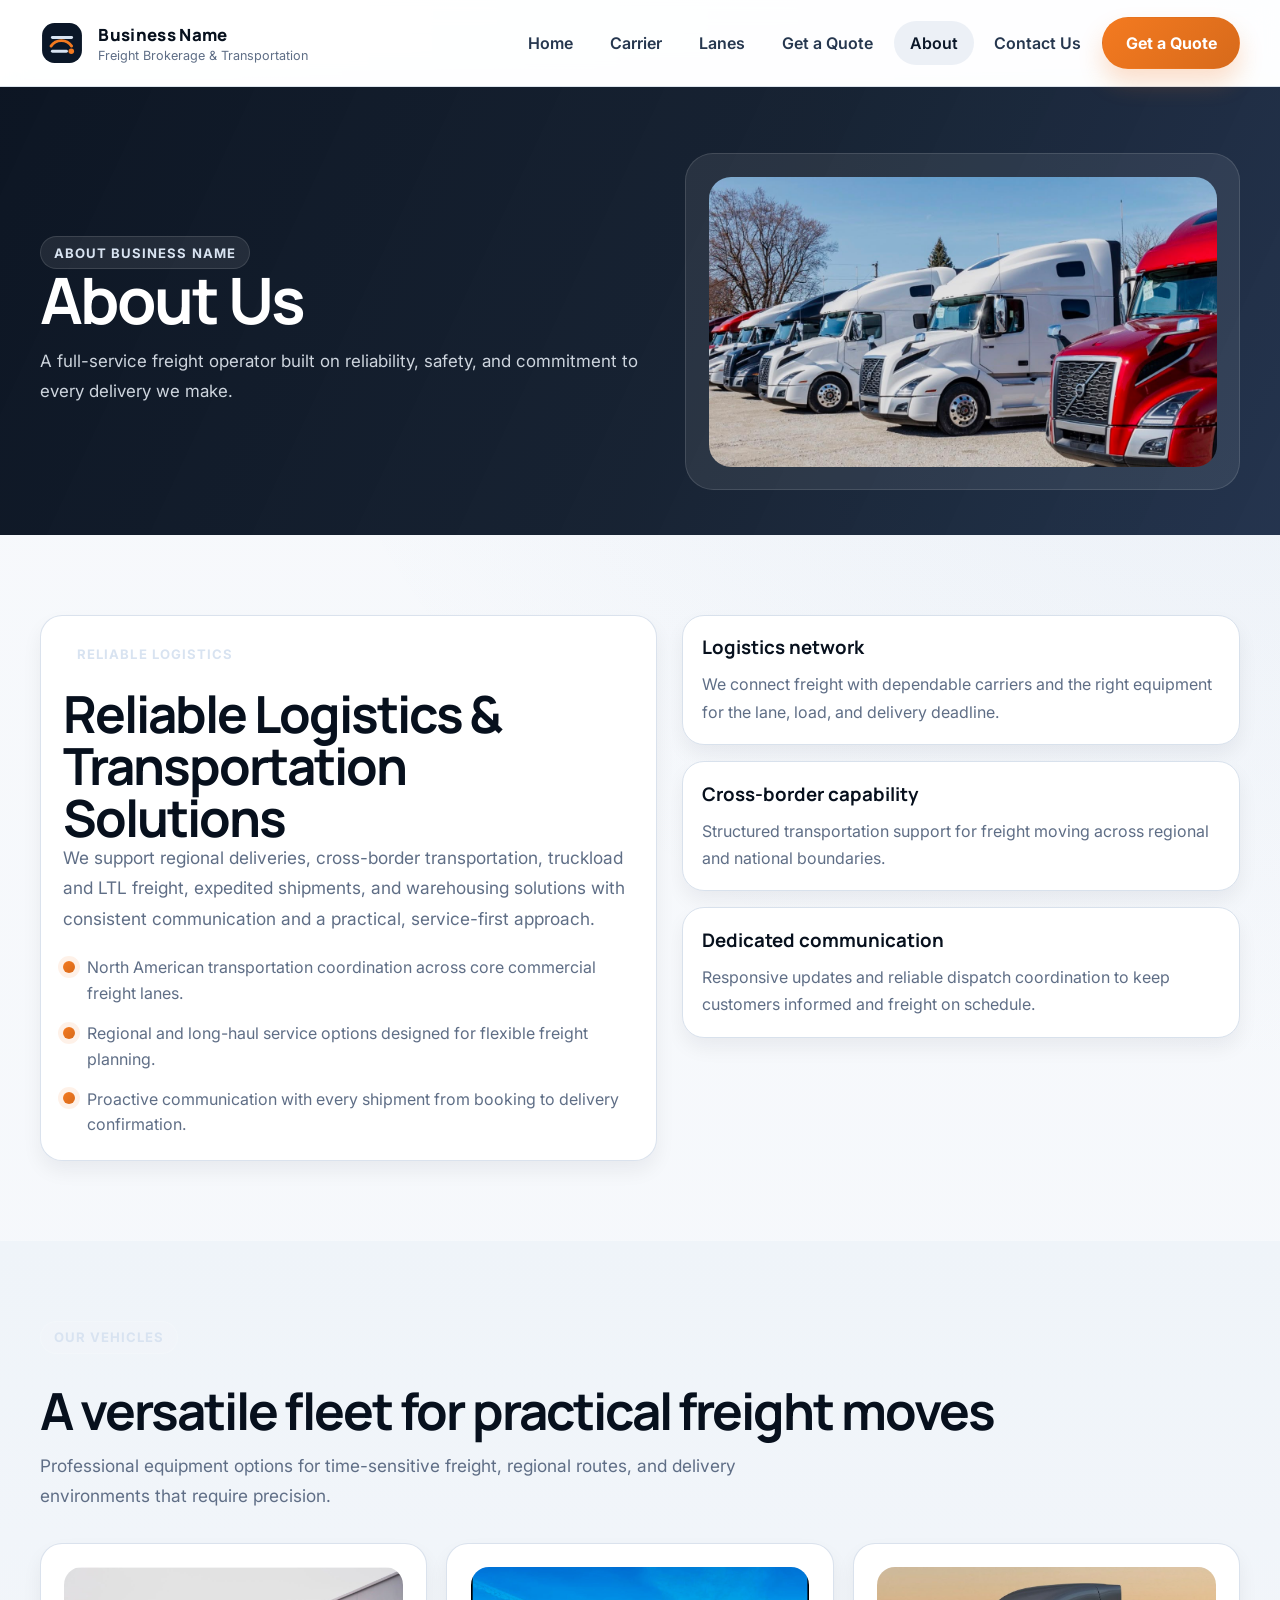
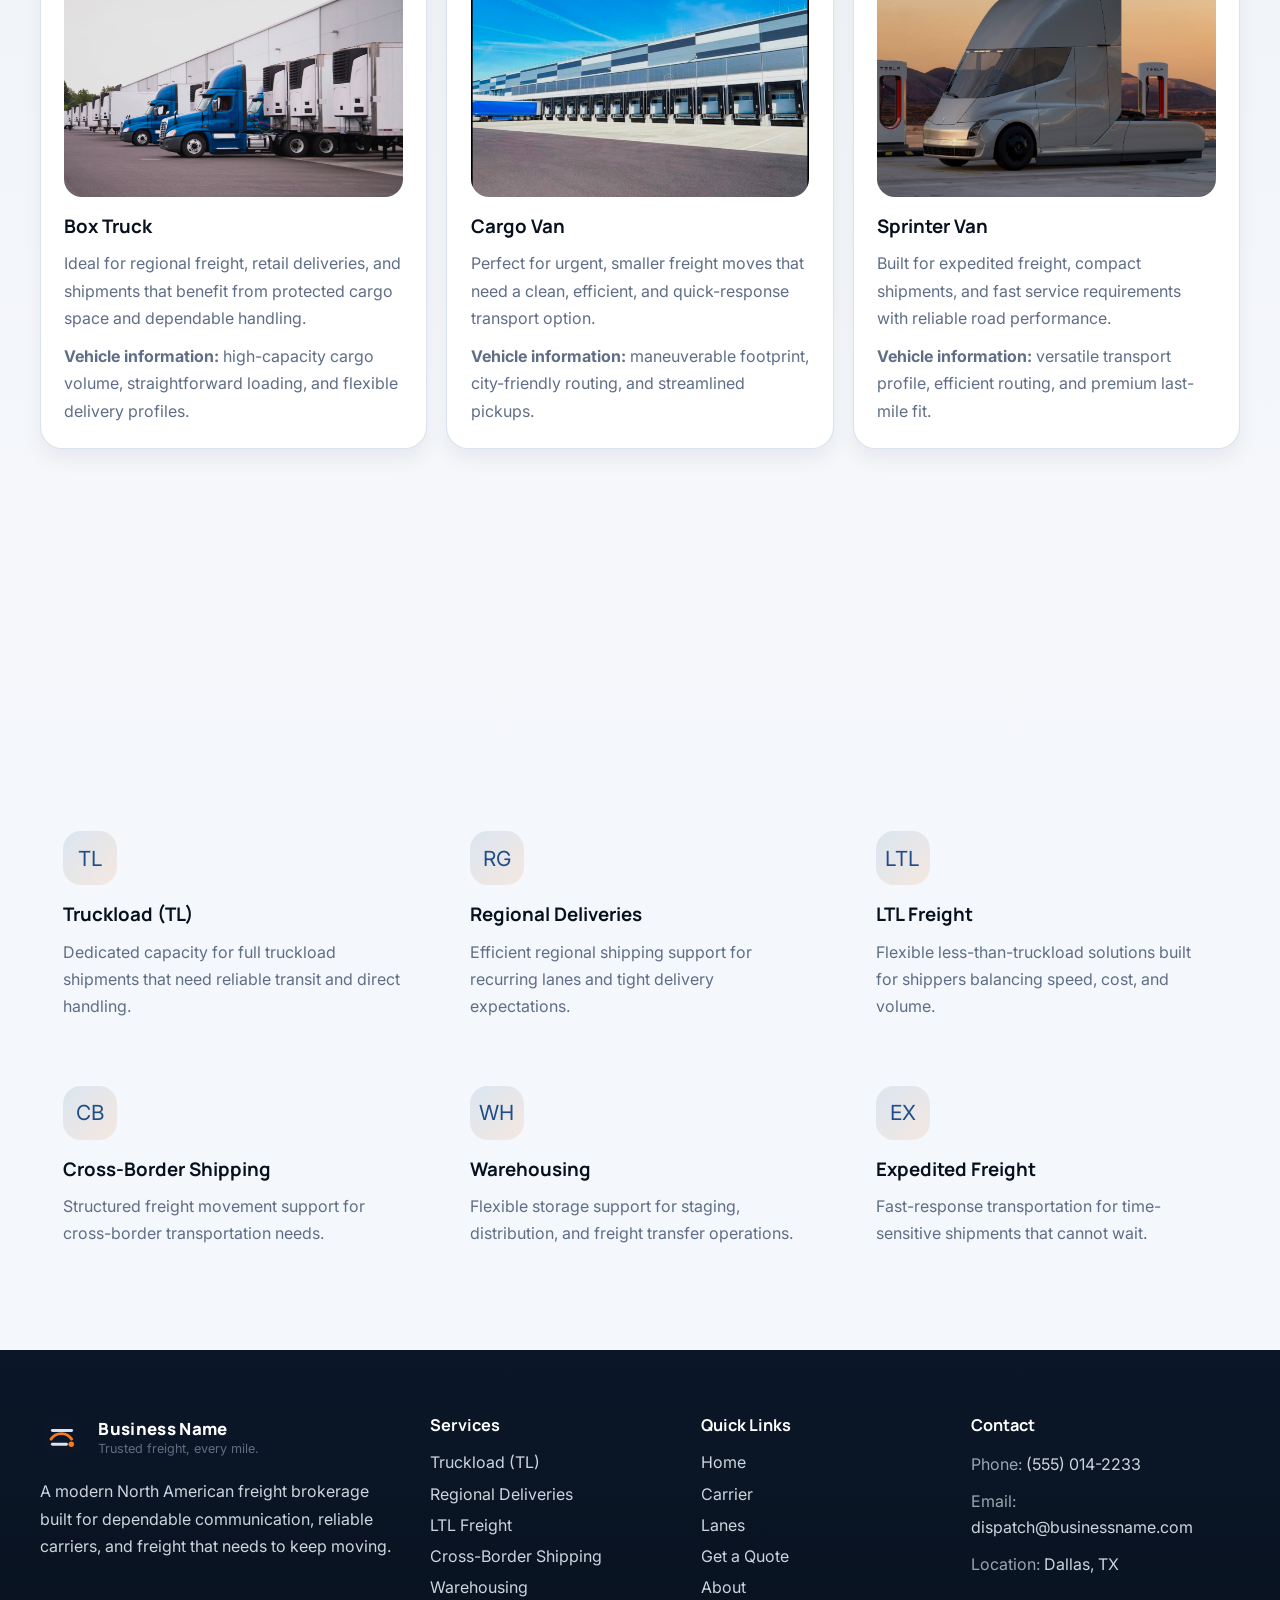
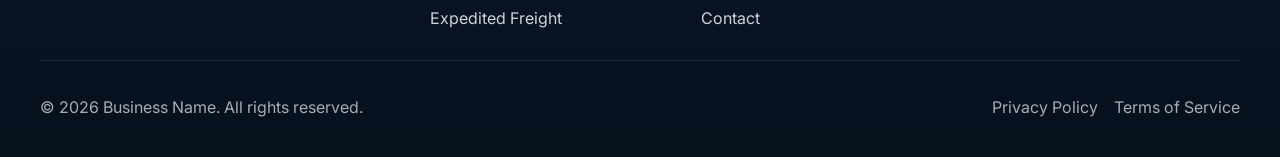
==== commit 56e7d50e: "Updates Images" ====
--- a/about.html
+++ b/about.html
@@ -27,7 +27,7 @@
           </p>
         </div>
         <div class="page-hero__panel" data-reveal>
-          <img src="https://images.unsplash.com/photo-1504384308090-c894fdcc538d?auto=format&fit=crop&w=1200&q=80" alt="Professional warehouse and transportation facility" loading="lazy">
+          <img src="assets/images/image4.jpeg" alt="Professional warehouse and transportation facility" loading="lazy">
         </div>
       </div>
     </section>
@@ -72,19 +72,19 @@
         </div>
         <div class="cards-grid">
           <article class="vehicle-card" data-reveal>
-            <img class="vehicle-card__image" src="https://images.unsplash.com/photo-1501066927591-314112b5888e?auto=format&fit=crop&w=900&q=80" alt="Box truck in a logistics yard" loading="lazy">
+            <img class="vehicle-card__image" src="assets/images/image6.jpeg" alt="Box truck in a logistics yard" loading="lazy">
             <h3>Box Truck</h3>
             <p>Ideal for regional freight, retail deliveries, and shipments that benefit from protected cargo space and dependable handling.</p>
             <p><strong>Vehicle information:</strong> high-capacity cargo volume, straightforward loading, and flexible delivery profiles.</p>
           </article>
           <article class="vehicle-card" data-reveal>
-            <img class="vehicle-card__image" src="https://images.unsplash.com/photo-1503376780353-7e6692767b70?auto=format&fit=crop&w=900&q=80" alt="Cargo van parked beside a warehouse" loading="lazy">
+            <img class="vehicle-card__image" src="assets/images/image7.jpeg" alt="Cargo van parked beside a warehouse" loading="lazy">
             <h3>Cargo Van</h3>
             <p>Perfect for urgent, smaller freight moves that need a clean, efficient, and quick-response transport option.</p>
             <p><strong>Vehicle information:</strong> maneuverable footprint, city-friendly routing, and streamlined pickups.</p>
           </article>
           <article class="vehicle-card" data-reveal>
-            <img class="vehicle-card__image" src="https://images.unsplash.com/photo-1517673400267-0251440c45dc?auto=format&fit=crop&w=900&q=80" alt="Sprinter van on a roadway" loading="lazy">
+            <img class="vehicle-card__image" src="assets/images/image8.jpeg" alt="Sprinter van on a roadway" loading="lazy">
             <h3>Sprinter Van</h3>
             <p>Built for expedited freight, compact shipments, and fast service requirements with reliable road performance.</p>
             <p><strong>Vehicle information:</strong> versatile transport profile, efficient routing, and premium last-mile fit.</p>
--- a/css/style.css
+++ b/css/style.css
@@ -33,6 +33,7 @@
 
 body {
   margin: 0;
+  padding-top: 86px;
   font-family: "Inter", sans-serif;
   color: var(--text);
   background:
@@ -83,10 +84,12 @@
 }
 
 .site-header {
-  position: sticky;
+  position: fixed;
   top: 0;
+  left: 0;
+  right: 0;
   z-index: 1000;
-  background: rgba(255, 255, 255, 0.82);
+  background: rgba(255, 255, 255, 0.92);
   backdrop-filter: blur(14px);
   border-bottom: 1px solid rgba(216, 225, 236, 0.8);
 }
@@ -1044,3 +1047,285 @@
   color: var(--muted);
   line-height: 1.7;
 }
+
+/* ── Carrier page ──────────────────────────────────────────────────── */
+
+.carrier-hero__pills {
+  display: flex;
+  flex-wrap: wrap;
+  gap: 0.6rem;
+  margin-top: 1.6rem;
+}
+
+/* Main layout: form (wider) + sidebar */
+.carrier-layout {
+  display: grid;
+  grid-template-columns: 1fr 340px;
+  gap: 1.8rem;
+  align-items: start;
+}
+
+/* Form card with left accent stripe */
+.carrier-form-card {
+  display: flex;
+  border-radius: var(--radius-lg);
+  background: var(--surface);
+  border: 1px solid var(--line);
+  box-shadow: var(--shadow-sm);
+  overflow: hidden;
+}
+
+.carrier-form-card__accent {
+  flex: 0 0 6px;
+  background: linear-gradient(180deg, var(--orange-500), var(--blue-700));
+  border-radius: var(--radius-lg) 0 0 var(--radius-lg);
+}
+
+.carrier-form-card__body {
+  flex: 1;
+  padding: 2rem 1.8rem;
+}
+
+.carrier-form-card__eyebrow {
+  background: rgba(31, 77, 137, 0.07);
+  border-color: rgba(31, 77, 137, 0.12);
+  color: var(--blue-700);
+}
+
+.carrier-form-card__title {
+  font-size: clamp(1.6rem, 3vw, 2.2rem);
+  margin-top: 0.75rem;
+}
+
+.carrier-form-card__lead {
+  font-size: 1rem;
+  margin-top: 0.6rem;
+  margin-bottom: 1.6rem;
+}
+
+/* Section labels inside the form */
+.carrier-form-section-label {
+  margin: 1.6rem 0 0.7rem;
+  font-size: 0.78rem;
+  font-weight: 800;
+  letter-spacing: 0.1em;
+  text-transform: uppercase;
+  color: var(--muted);
+  border-bottom: 1px solid var(--line);
+  padding-bottom: 0.45rem;
+}
+
+.carrier-form-section-label:first-of-type {
+  margin-top: 0;
+}
+
+/* Required asterisk */
+.required-mark {
+  color: var(--orange-500);
+  margin-left: 2px;
+}
+
+/* Form footer row */
+.carrier-form-footer {
+  display: flex;
+  align-items: flex-start;
+  gap: 1.2rem;
+  flex-wrap: wrap;
+  margin-top: 1.6rem;
+  padding-top: 1.4rem;
+  border-top: 1px solid var(--line);
+}
+
+.carrier-submit-btn {
+  flex: 0 0 auto;
+  min-width: 200px;
+}
+
+.carrier-form-note {
+  flex: 1;
+  margin: 0;
+  font-size: 0.88rem;
+  line-height: 1.65;
+  color: var(--muted);
+  min-width: 200px;
+}
+
+/* ── Carrier sidebar ──────────────────────────────────────────────── */
+
+.carrier-sidebar {
+  display: flex;
+  flex-direction: column;
+  gap: 1.2rem;
+  position: sticky;
+  top: 100px;
+}
+
+.carrier-sidebar__image-wrap {
+  position: relative;
+  border-radius: var(--radius-lg);
+  overflow: hidden;
+  box-shadow: var(--shadow-md);
+}
+
+.carrier-sidebar__image {
+  width: 100%;
+  height: 220px;
+  object-fit: cover;
+  display: block;
+}
+
+.carrier-sidebar__image-badge {
+  position: absolute;
+  bottom: 0;
+  left: 0;
+  right: 0;
+  padding: 0.9rem 1rem;
+  background: linear-gradient(0deg, rgba(7, 16, 29, 0.88) 0%, transparent 100%);
+  color: #fff;
+}
+
+.carrier-sidebar__image-badge strong {
+  display: block;
+  font-family: "Manrope", sans-serif;
+  font-size: 1rem;
+}
+
+.carrier-sidebar__image-badge span {
+  display: block;
+  font-size: 0.82rem;
+  margin-top: 0.2rem;
+  color: rgba(232, 239, 247, 0.82);
+  line-height: 1.5;
+}
+
+/* Stats row */
+.carrier-sidebar__facts {
+  display: grid;
+  grid-template-columns: repeat(3, minmax(0, 1fr));
+  gap: 0.75rem;
+}
+
+.carrier-fact {
+  padding: 0.85rem 0.8rem;
+  border-radius: var(--radius-sm);
+  background: var(--surface);
+  border: 1px solid var(--line);
+  box-shadow: var(--shadow-sm);
+  text-align: center;
+}
+
+.carrier-fact strong {
+  display: block;
+  font-family: "Manrope", sans-serif;
+  font-size: 1.2rem;
+  font-weight: 800;
+  color: var(--navy-950);
+  line-height: 1.1;
+}
+
+.carrier-fact span {
+  display: block;
+  margin-top: 0.3rem;
+  font-size: 0.75rem;
+  line-height: 1.4;
+  color: var(--muted);
+}
+
+/* Documents card */
+.carrier-sidebar__docs {
+  padding: 1.1rem 1.15rem;
+  border-radius: var(--radius-md);
+  background: var(--surface);
+  border: 1px solid var(--line);
+  box-shadow: var(--shadow-sm);
+}
+
+.carrier-sidebar__docs h3 {
+  margin: 0 0 0.75rem;
+  font-family: "Manrope", sans-serif;
+  font-size: 0.95rem;
+  color: var(--navy-950);
+}
+
+.carrier-sidebar__docs ul {
+  margin: 0;
+  padding: 0;
+  list-style: none;
+  display: grid;
+  gap: 0.5rem;
+}
+
+.carrier-sidebar__docs ul li {
+  display: flex;
+  align-items: center;
+  gap: 0.6rem;
+  font-size: 0.9rem;
+  color: var(--muted);
+  line-height: 1.5;
+}
+
+.carrier-sidebar__docs ul li::before {
+  content: "";
+  flex: 0 0 8px;
+  height: 8px;
+  border-radius: 50%;
+  background: linear-gradient(135deg, var(--orange-500), var(--orange-600));
+}
+
+/* ── Book-lane: lane detail block ─────────────────────────────────── */
+
+.lane-detail-block {
+  margin-top: 1.2rem;
+  padding: 1rem;
+  border-radius: var(--radius-md);
+  background: rgba(31, 77, 137, 0.05);
+  border: 1px solid rgba(31, 77, 137, 0.12);
+}
+
+.lane-detail-grid {
+  display: grid;
+  grid-template-columns: repeat(2, minmax(0, 1fr));
+  gap: 0.75rem;
+}
+
+.lane-detail-item {
+  padding: 0.75rem 0.85rem;
+  border-radius: var(--radius-sm);
+  background: var(--surface);
+  border: 1px solid var(--line);
+}
+
+.lane-detail-item span {
+  display: block;
+  font-size: 0.75rem;
+  font-weight: 700;
+  text-transform: uppercase;
+  letter-spacing: 0.08em;
+  color: var(--muted);
+  margin-bottom: 0.3rem;
+}
+
+.lane-detail-item strong {
+  display: block;
+  font-size: 1rem;
+  font-weight: 800;
+  color: var(--navy-950);
+}
+
+.lane-not-found {
+  margin-top: 1rem;
+  padding: 0.85rem 1rem;
+  border-radius: var(--radius-sm);
+  background: rgba(215, 106, 27, 0.08);
+  border: 1px solid rgba(215, 106, 27, 0.18);
+  color: #9b4510;
+  font-size: 0.93rem;
+  font-weight: 600;
+  line-height: 1.55;
+}
+
+.lane-not-found a {
+  color: var(--orange-600);
+  text-decoration: underline;
+  text-underline-offset: 2px;
+}
--- a/css/animations.css
+++ b/css/animations.css
@@ -18,7 +18,6 @@
   animation: fadeUp 700ms ease forwards;
 }
 
-.site-header,
 .site-footer,
 .hero,
 .page-hero,
--- a/css/responsive.css
+++ b/css/responsive.css
@@ -148,3 +148,48 @@
     padding: 1.1rem;
   }
 }
+
+/* ── Carrier page responsive ──────────────────────────────────────── */
+
+@media (max-width: 1100px) {
+  .carrier-layout {
+    grid-template-columns: 1fr;
+  }
+
+  .carrier-sidebar {
+    position: static;
+  }
+
+  .carrier-sidebar__facts {
+    grid-template-columns: repeat(3, minmax(0, 1fr));
+  }
+}
+
+@media (max-width: 720px) {
+  .carrier-form-card__body {
+    padding: 1.4rem 1.1rem;
+  }
+
+  .carrier-form-footer {
+    flex-direction: column;
+    gap: 0.9rem;
+  }
+
+  .carrier-submit-btn {
+    width: 100%;
+  }
+
+  .carrier-sidebar__facts {
+    grid-template-columns: repeat(3, minmax(0, 1fr));
+  }
+}
+
+@media (max-width: 480px) {
+  .carrier-sidebar__facts {
+    grid-template-columns: 1fr 1fr;
+  }
+
+  .carrier-hero__pills {
+    gap: 0.5rem;
+  }
+}
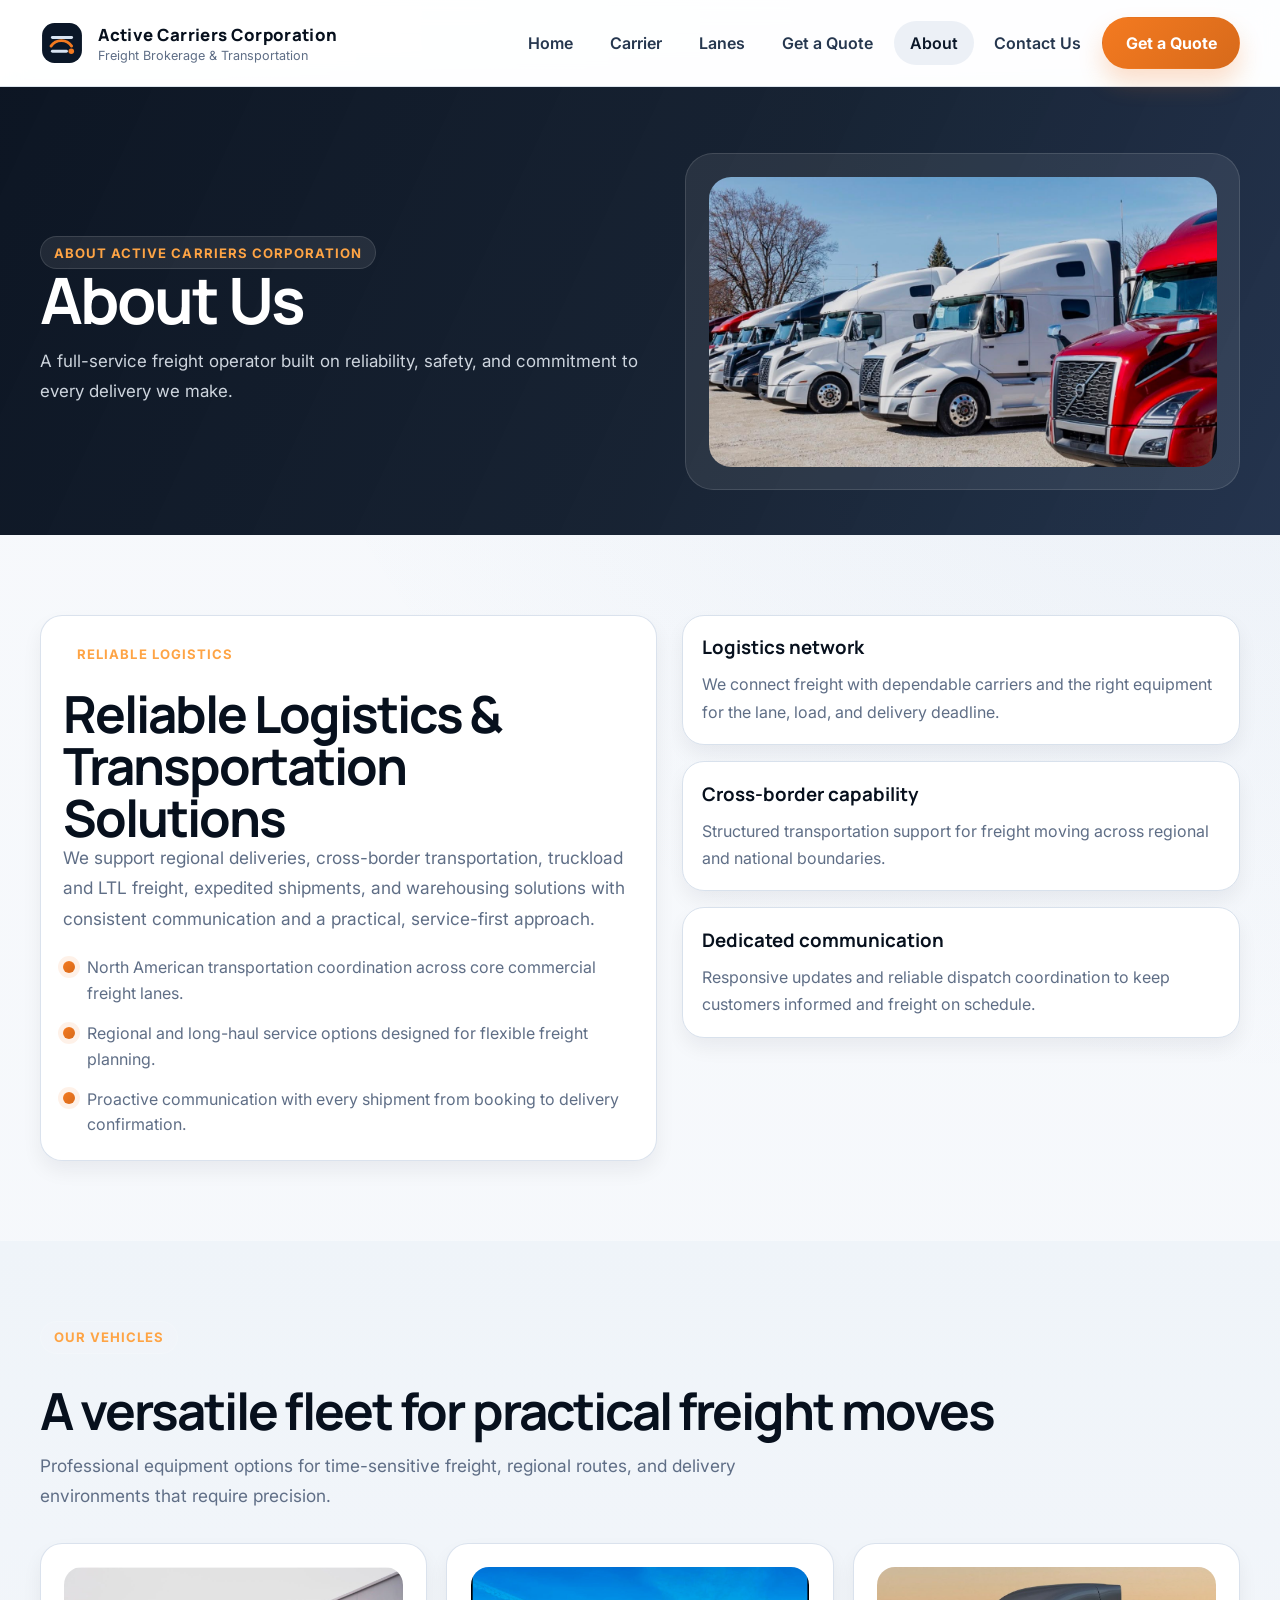
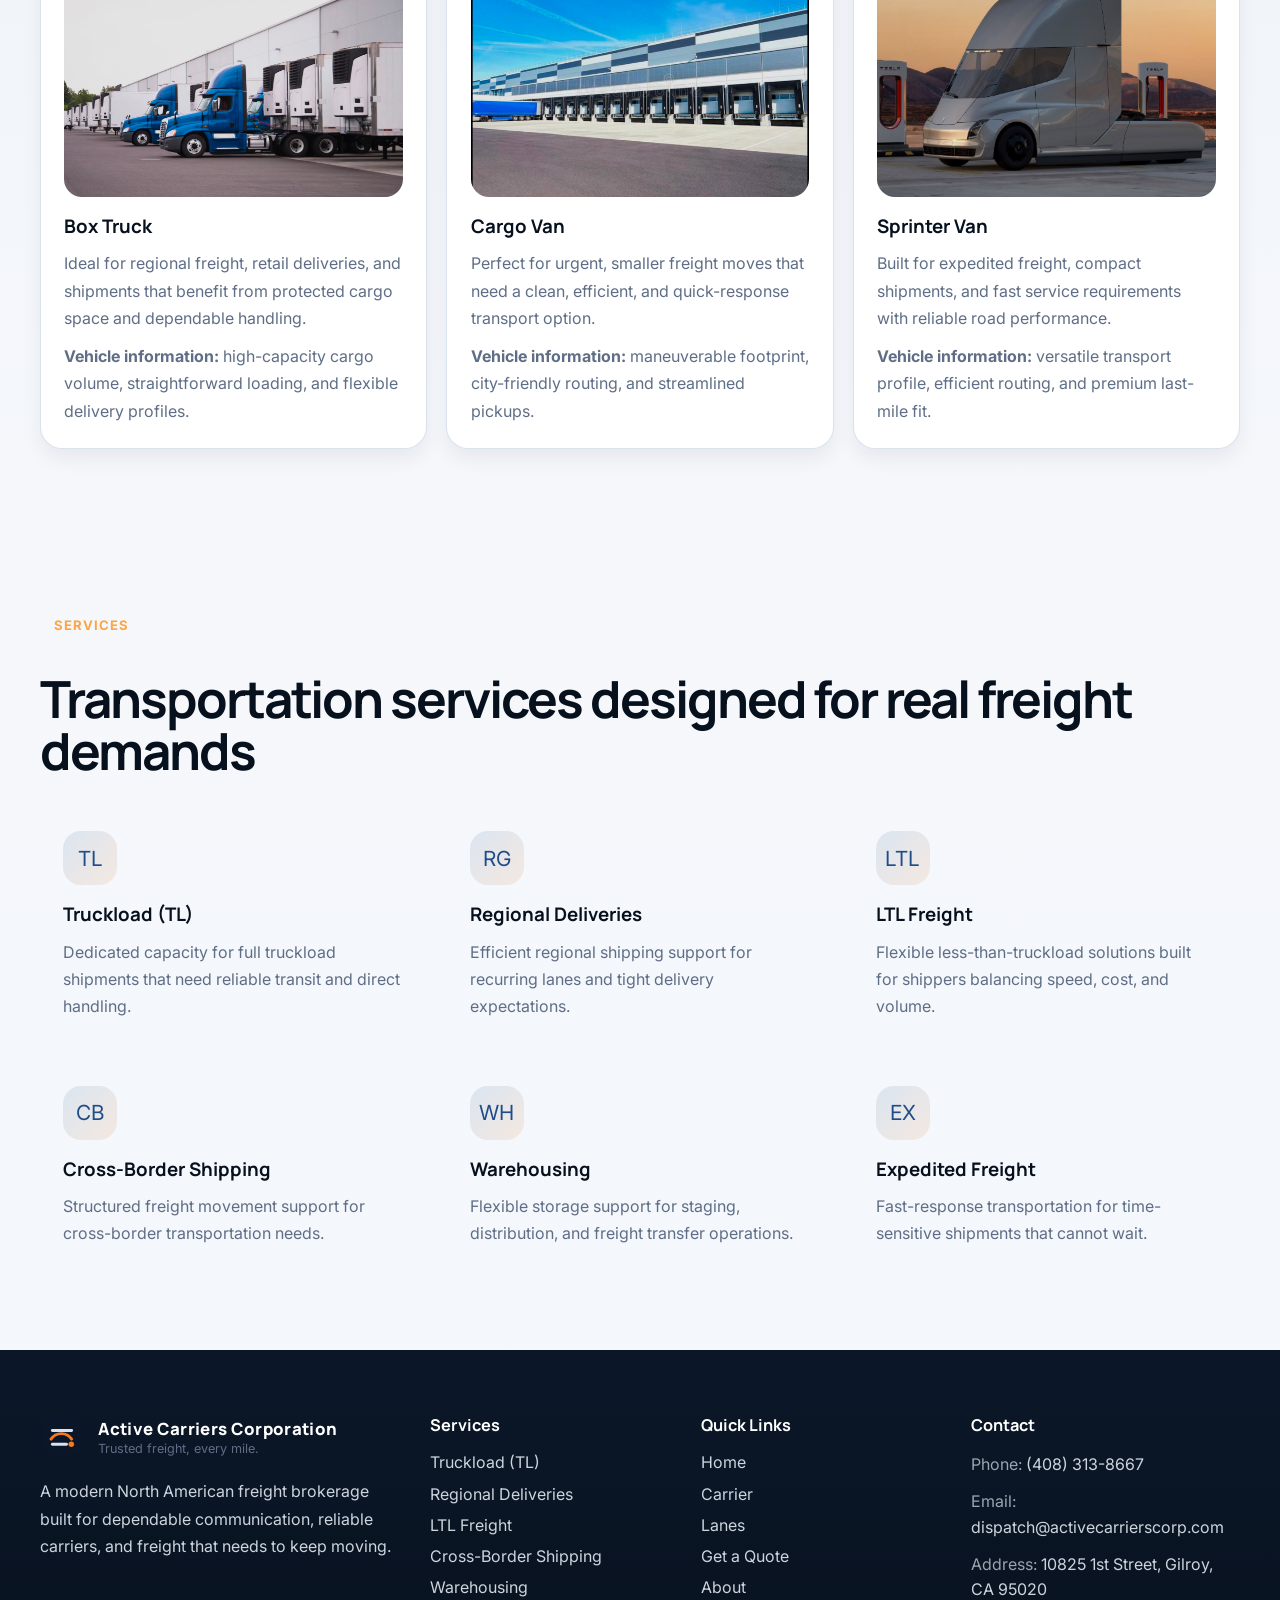
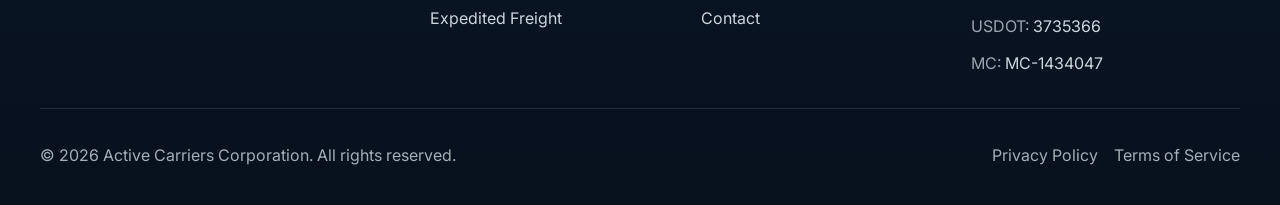
==== commit cb98a733: "Update page titles and descriptions to reflect Active Carriers Corporation branding" ====
--- a/about.html
+++ b/about.html
@@ -3,8 +3,8 @@
 <head>
   <meta charset="utf-8">
   <meta name="viewport" content="width=device-width, initial-scale=1">
-  <title>About Us | Business Name</title>
-  <meta name="description" content="Learn about Business Name, a reliable logistics and transportation operator built on trust, safety, and communication.">
+  <title>About Us | Active Carriers Corporation</title>
+  <meta name="description" content="Learn about Active Carriers Corporation, a reliable logistics and transportation operator built on trust, safety, and communication.">
   <link rel="preconnect" href="https://fonts.googleapis.com">
   <link rel="preconnect" href="https://fonts.gstatic.com" crossorigin>
   <link href="https://fonts.googleapis.com/css2?family=Inter:wght@400;500;600;700;800&family=Manrope:wght@600;700;800&display=swap" rel="stylesheet">
@@ -20,7 +20,7 @@
     <section class="page-hero">
       <div class="container page-hero__inner">
         <div data-reveal>
-          <span class="hero__eyebrow">About Business Name</span>
+          <span class="hero__eyebrow">About Active Carriers Corporation</span>
           <h1 class="page-hero__title">About Us</h1>
           <p class="page-hero__subtitle">
             A full-service freight operator built on reliability, safety, and commitment to every delivery we make.
--- a/css/style.css
+++ b/css/style.css
@@ -259,7 +259,7 @@
   width: fit-content;
   background: rgba(255, 255, 255, 0.08);
   border: 1px solid rgba(255, 255, 255, 0.12);
-  color: #d8e3f1;
+  color: #fea445;
   font-size: 0.82rem;
   font-weight: 700;
   letter-spacing: 0.08em;
@@ -1329,3 +1329,573 @@
   text-decoration: underline;
   text-underline-offset: 2px;
 }
+
+/* ── Lane card: type badges, round-trip, extra fields ─────────────── */
+
+.lane-card__top-right {
+  display: flex;
+  flex-direction: column;
+  align-items: flex-end;
+  gap: 0.3rem;
+}
+
+.lane-card__type {
+  display: inline-block;
+  font-size: 0.7rem;
+  font-weight: 700;
+  letter-spacing: 0.06em;
+  text-transform: uppercase;
+  padding: 0.2rem 0.6rem;
+  border-radius: 999px;
+}
+
+.lane-card__type--one-way {
+  background: rgba(31, 77, 137, 0.08);
+  color: var(--blue-700);
+  border: 1px solid rgba(31, 77, 137, 0.15);
+}
+
+.lane-card__type--round {
+  background: rgba(215, 106, 27, 0.1);
+  color: var(--orange-600);
+  border: 1px solid rgba(215, 106, 27, 0.2);
+}
+
+.lane-card__rates {
+  display: flex;
+  flex-direction: column;
+  align-items: flex-end;
+  gap: 0.1rem;
+}
+
+.lane-card__total-rate {
+  font-size: 0.78rem;
+  font-weight: 600;
+  color: var(--muted);
+}
+
+.lane-card__address {
+  margin: 0.2rem 0 0;
+  font-size: 0.8rem;
+  color: var(--muted);
+  line-height: 1.4;
+}
+
+/* Round-trip return leg block */
+.lane-card__return {
+  margin-top: 0.85rem;
+  padding: 0.85rem;
+  border-radius: var(--radius-sm);
+  background: rgba(215, 106, 27, 0.04);
+  border: 1px dashed rgba(215, 106, 27, 0.25);
+}
+
+.lane-card__return-label {
+  display: flex;
+  align-items: center;
+  justify-content: space-between;
+  font-size: 0.72rem;
+  font-weight: 800;
+  letter-spacing: 0.08em;
+  text-transform: uppercase;
+  color: var(--orange-600);
+  margin-bottom: 0.4rem;
+}
+
+.lane-card__return-rate {
+  font-size: 0.95rem;
+  font-weight: 800;
+  color: var(--navy-950);
+  text-transform: none;
+  letter-spacing: 0;
+}
+
+.lane-card__return-route {
+  font-size: 0.95rem;
+  font-weight: 700;
+  color: var(--navy-950);
+  margin-bottom: 0.4rem;
+}
+
+.lane-card__return-route span {
+  color: var(--orange-500);
+}
+
+.lane-card__meta--return {
+  margin-top: 0.5rem;
+  background: transparent;
+  gap: 0.4rem;
+}
+
+.lane-card__meta--return div {
+  background: rgba(255, 255, 255, 0.7);
+  border-radius: var(--radius-sm);
+  padding: 0.5rem 0.65rem;
+}
+
+/* .lane-card--round-trip:hover {
+  border-left: 3px solid var(--orange-500);
+} */
+
+/* ── Contact page layout ──────────────────────────────────────────── */
+
+.contact-page-grid {
+  display: grid;
+  grid-template-columns: 1fr 1fr;
+  gap: 1.8rem;
+  align-items: start;
+}
+
+@media (max-width: 860px) {
+  .contact-page-grid {
+    grid-template-columns: 1fr;
+  }
+}
+
+/* Authority & Registration block */
+.contact-reg-block {
+  margin-top: 1.8rem;
+  padding-top: 1.4rem;
+  border-top: 1px solid var(--line);
+}
+
+.contact-reg-block h3 {
+  font-family: "Manrope", sans-serif;
+  font-size: 0.8rem;
+  font-weight: 800;
+  text-transform: uppercase;
+  letter-spacing: 0.08em;
+  color: var(--muted);
+  margin: 0 0 0.85rem;
+}
+
+.contact-reg-list {
+  list-style: none;
+  margin: 0;
+  padding: 0;
+  display: grid;
+  gap: 0.55rem;
+}
+
+.contact-reg-list li {
+  display: flex;
+  align-items: center;
+  justify-content: space-between;
+  gap: 1rem;
+  padding: 0.65rem 0.9rem;
+  border-radius: var(--radius-sm);
+  background: rgba(31, 77, 137, 0.04);
+  border: 1px solid rgba(31, 77, 137, 0.08);
+}
+
+.contact-reg-list li span {
+  font-size: 0.78rem;
+  font-weight: 600;
+  text-transform: uppercase;
+  letter-spacing: 0.06em;
+  color: var(--muted);
+  flex-shrink: 0;
+}
+
+.contact-reg-list li strong {
+  font-size: 0.95rem;
+  font-weight: 700;
+  color: var(--navy-950);
+  text-align: right;
+}
+
+/* USDOT status badge */
+.status-badge {
+  display: inline-flex;
+  align-items: center;
+  gap: 0.35rem;
+  padding: 0.22rem 0.7rem;
+  border-radius: 999px;
+  font-size: 0.75rem;
+  font-weight: 800;
+  letter-spacing: 0.06em;
+  text-transform: uppercase;
+}
+
+.status-badge--active {
+  background: rgba(22, 163, 74, 0.1);
+  color: #166534;
+  border: 1px solid rgba(22, 163, 74, 0.2);
+}
+
+.status-badge--active::before {
+  content: "";
+  width: 6px;
+  height: 6px;
+  border-radius: 50%;
+  background: #16a34a;
+  flex-shrink: 0;
+}
+
+/* ══════════════════════════════════════════════════════════════════════
+   Contact page — redesigned layout
+   ══════════════════════════════════════════════════════════════════════ */
+
+/* ── Stat bar ──────────────────────────────────────────────────────── */
+.contact-stat-bar {
+  background: var(--navy-900);
+  border-bottom: 1px solid rgba(255, 255, 255, 0.06);
+}
+
+.contact-stat-bar__inner {
+  display: flex;
+  align-items: center;
+  flex-wrap: wrap;
+  gap: 0;
+  padding: 0.9rem 0;
+}
+
+.contact-stat {
+  display: flex;
+  flex-direction: column;
+  gap: 0.2rem;
+  padding: 0.5rem 1.8rem;
+  flex: 1;
+  min-width: 120px;
+}
+
+.contact-stat span {
+  font-size: 0.7rem;
+  font-weight: 700;
+  text-transform: uppercase;
+  letter-spacing: 0.1em;
+  color: rgba(232, 239, 247, 0.5);
+}
+
+.contact-stat strong {
+  font-size: 0.95rem;
+  font-weight: 700;
+  color: #fff;
+}
+
+/* .contact-stat strong a {
+  color: var(--orange-500);
+} */
+
+.contact-stat-divider {
+  width: 1px;
+  height: 36px;
+  background: rgba(255, 255, 255, 0.1);
+  flex-shrink: 0;
+}
+
+/* ── Detail section ────────────────────────────────────────────────── */
+.contact-section {
+  padding-top: 3.5rem;
+  padding-bottom: 0;
+}
+
+.contact-detail-row {
+  display: grid;
+  grid-template-columns: 1fr;
+  gap: 1.2rem;
+}
+
+/* ── Detail cards ──────────────────────────────────────────────────── */
+.contact-detail-card {
+  border-radius: var(--radius-lg);
+  background: var(--surface);
+  border: 1px solid var(--line);
+  box-shadow: var(--shadow-sm);
+  overflow: hidden;
+  display: grid;
+  grid-template-columns: 220px 1fr 180px;
+  align-items: stretch;
+  min-width: 0;
+}
+
+.contact-detail-card__header {
+  padding: 1.6rem 1.4rem;
+  border-right: 1px solid var(--line);
+  border-bottom: none;
+  display: flex;
+  flex-direction: column;
+  justify-content: center;
+  background: rgba(31, 77, 137, 0.03);
+  min-width: 0;
+}
+
+.contact-detail-card__eyebrow {
+  display: inline-block;
+  font-size: 0.7rem;
+  font-weight: 800;
+  text-transform: uppercase;
+  letter-spacing: 0.1em;
+  color: var(--orange-600);
+  margin-bottom: 0.4rem;
+}
+
+.contact-detail-card__title {
+  margin: 0;
+  font-family: "Manrope", sans-serif;
+  font-size: 1.2rem;
+  font-weight: 800;
+  color: var(--navy-950);
+  line-height: 1.25;
+  word-break: break-word;
+}
+
+/* CTA column — fixed width, centred button */
+.contact-detail-card__cta {
+  display: flex;
+  align-items: center;
+  justify-content: center;
+  padding: 1.2rem 1.4rem;
+  border-left: 1px solid var(--line);
+  background: rgba(244, 122, 32, 0.03);
+  white-space: normal;
+  text-align: center;
+  min-width: 0;
+}
+
+/* Contact info list */
+.contact-detail-list {
+  list-style: none;
+  margin: 0;
+  padding: 1rem 1.2rem;
+  display: flex;
+  flex-wrap: wrap;
+  gap: 0.55rem;
+  align-content: center;
+  min-width: 0;
+  overflow: hidden;
+}
+
+.contact-detail-list li {
+  display: flex;
+  flex-direction: column;
+  gap: 0.15rem;
+  padding: 0.6rem 0.85rem;
+  border-radius: var(--radius-sm);
+  background: #f7f9fc;
+  border: 1px solid var(--line);
+  min-width: 140px;
+  flex: 1 1 140px;
+  overflow: hidden;
+}
+
+.contact-detail-list__label {
+  font-size: 0.68rem;
+  font-weight: 700;
+  text-transform: uppercase;
+  letter-spacing: 0.08em;
+  color: var(--muted);
+  white-space: nowrap;
+}
+
+.contact-detail-list__value {
+  font-size: 0.9rem;
+  font-weight: 700;
+  color: var(--navy-950);
+  line-height: 1.4;
+  overflow: hidden;
+  text-overflow: ellipsis;
+  white-space: nowrap;
+}
+
+.contact-detail-list__value a {
+  color: var(--blue-700);
+}
+
+/* Authority card */
+/* .contact-detail-card--authority {
+  border-left: 3px solid var(--orange-500);
+} */
+
+.contact-auth-list {
+  list-style: none;
+  margin: 0;
+  padding: 1rem 1.2rem;
+  display: flex;
+  flex-wrap: wrap;
+  gap: 0.55rem;
+  align-content: center;
+  min-width: 0;
+  overflow: hidden;
+}
+
+.contact-auth-list li {
+  display: flex;
+  flex-direction: column;
+  gap: 0.2rem;
+  padding: 0.6rem 0.85rem;
+  border-radius: var(--radius-sm);
+  background: rgba(31, 77, 137, 0.04);
+  border: 1px solid rgba(31, 77, 137, 0.1);
+  min-width: 140px;
+  flex: 1 1 140px;
+  overflow: hidden;
+}
+
+.contact-auth-list li span {
+  font-size: 0.68rem;
+  font-weight: 700;
+  text-transform: uppercase;
+  letter-spacing: 0.07em;
+  color: var(--muted);
+  white-space: nowrap;
+}
+
+.contact-auth-list li strong {
+  font-size: 0.9rem;
+  font-weight: 700;
+  color: var(--navy-950);
+  overflow: hidden;
+  text-overflow: ellipsis;
+  white-space: nowrap;
+}
+
+.contact-auth-note {
+  display: none;
+}
+
+/* Location card */
+/* .contact-detail-card--location {
+  border-left: 3px solid var(--blue-700);
+} */
+
+.contact-location-block {
+  display: flex;
+  align-items: center;
+  gap: 1rem;
+  padding: 1rem 1.2rem;
+  min-width: 0;
+  overflow: hidden;
+}
+
+.contact-location-pin {
+  flex: 0 0 46px;
+  width: 46px;
+  height: 46px;
+  border-radius: var(--radius-sm);
+  background: rgba(31, 77, 137, 0.08);
+  display: flex;
+  align-items: center;
+  justify-content: center;
+  color: var(--blue-700);
+}
+
+.contact-location-address {
+  font-style: normal;
+  font-size: 0.95rem;
+  font-weight: 700;
+  color: var(--navy-950);
+  line-height: 1.6;
+  min-width: 0;
+  overflow: hidden;
+}
+
+/* ── CTA row ───────────────────────────────────────────────────────── */
+.contact-cta-section {
+  padding-top: 3.5rem;
+}
+
+.contact-cta-row {
+  display: grid;
+  grid-template-columns: repeat(3, minmax(0, 1fr));
+  gap: 1.4rem;
+  margin-top: 1.8rem;
+}
+
+.contact-cta-card {
+  display: flex;
+  flex-direction: column;
+  gap: 0.75rem;
+  padding: 1.6rem;
+  border-radius: var(--radius-lg);
+  background: var(--surface);
+  border: 1px solid var(--line);
+  box-shadow: var(--shadow-sm);
+  transition: transform 180ms ease, box-shadow 180ms ease;
+}
+
+.contact-cta-card:hover {
+  transform: translateY(-4px);
+  box-shadow: var(--shadow-md);
+}
+
+/* .contact-cta-card--call {
+  border-top: 3px solid var(--orange-500);
+} */
+
+.contact-cta-card__icon {
+  display: inline-flex;
+  align-items: center;
+  justify-content: center;
+  width: 48px;
+  height: 48px;
+  border-radius: 14px;
+  background: linear-gradient(135deg, rgba(37, 99, 169, 0.1), rgba(244, 122, 32, 0.1));
+  color: var(--blue-700);
+  font-family: "Manrope", sans-serif;
+  font-size: 1rem;
+  font-weight: 800;
+}
+
+.contact-cta-card h3 {
+  margin: 0;
+  font-family: "Manrope", sans-serif;
+  font-size: 1.05rem;
+  color: var(--navy-950);
+}
+
+.contact-cta-card p {
+  margin: 0;
+  color: var(--muted);
+  line-height: 1.7;
+  font-size: 0.92rem;
+  flex: 1;
+}
+
+.contact-cta-card .button {
+  margin-top: auto;
+  align-self: flex-start;
+}
+
+/* ── Responsive ────────────────────────────────────────────────────── */
+@media (max-width: 1024px) {
+  .contact-detail-card {
+    grid-template-columns: 1fr;
+  }
+  .contact-detail-card__header {
+    border-right: none;
+    border-bottom: 1px solid var(--line);
+    padding: 1.2rem 1.4rem;
+  }
+  .contact-detail-card__cta {
+    border-left: none;
+    border-top: 1px solid var(--line);
+    padding: 1rem 1.4rem;
+    justify-content: flex-start;
+  }
+  .contact-cta-row {
+    grid-template-columns: 1fr 1fr;
+  }
+}
+
+@media (max-width: 640px) {
+  .contact-cta-row {
+    grid-template-columns: 1fr;
+  }
+  .contact-stat-bar__inner {
+    gap: 0.5rem;
+  }
+  .contact-stat {
+    padding: 0.4rem 1rem;
+    min-width: 0;
+    flex: 1 1 40%;
+  }
+  .contact-stat-divider {
+    display: none;
+  }
+  .contact-detail-list li,
+  .contact-auth-list li {
+    min-width: 100%;
+    flex: 1 1 100%;
+  }
+}
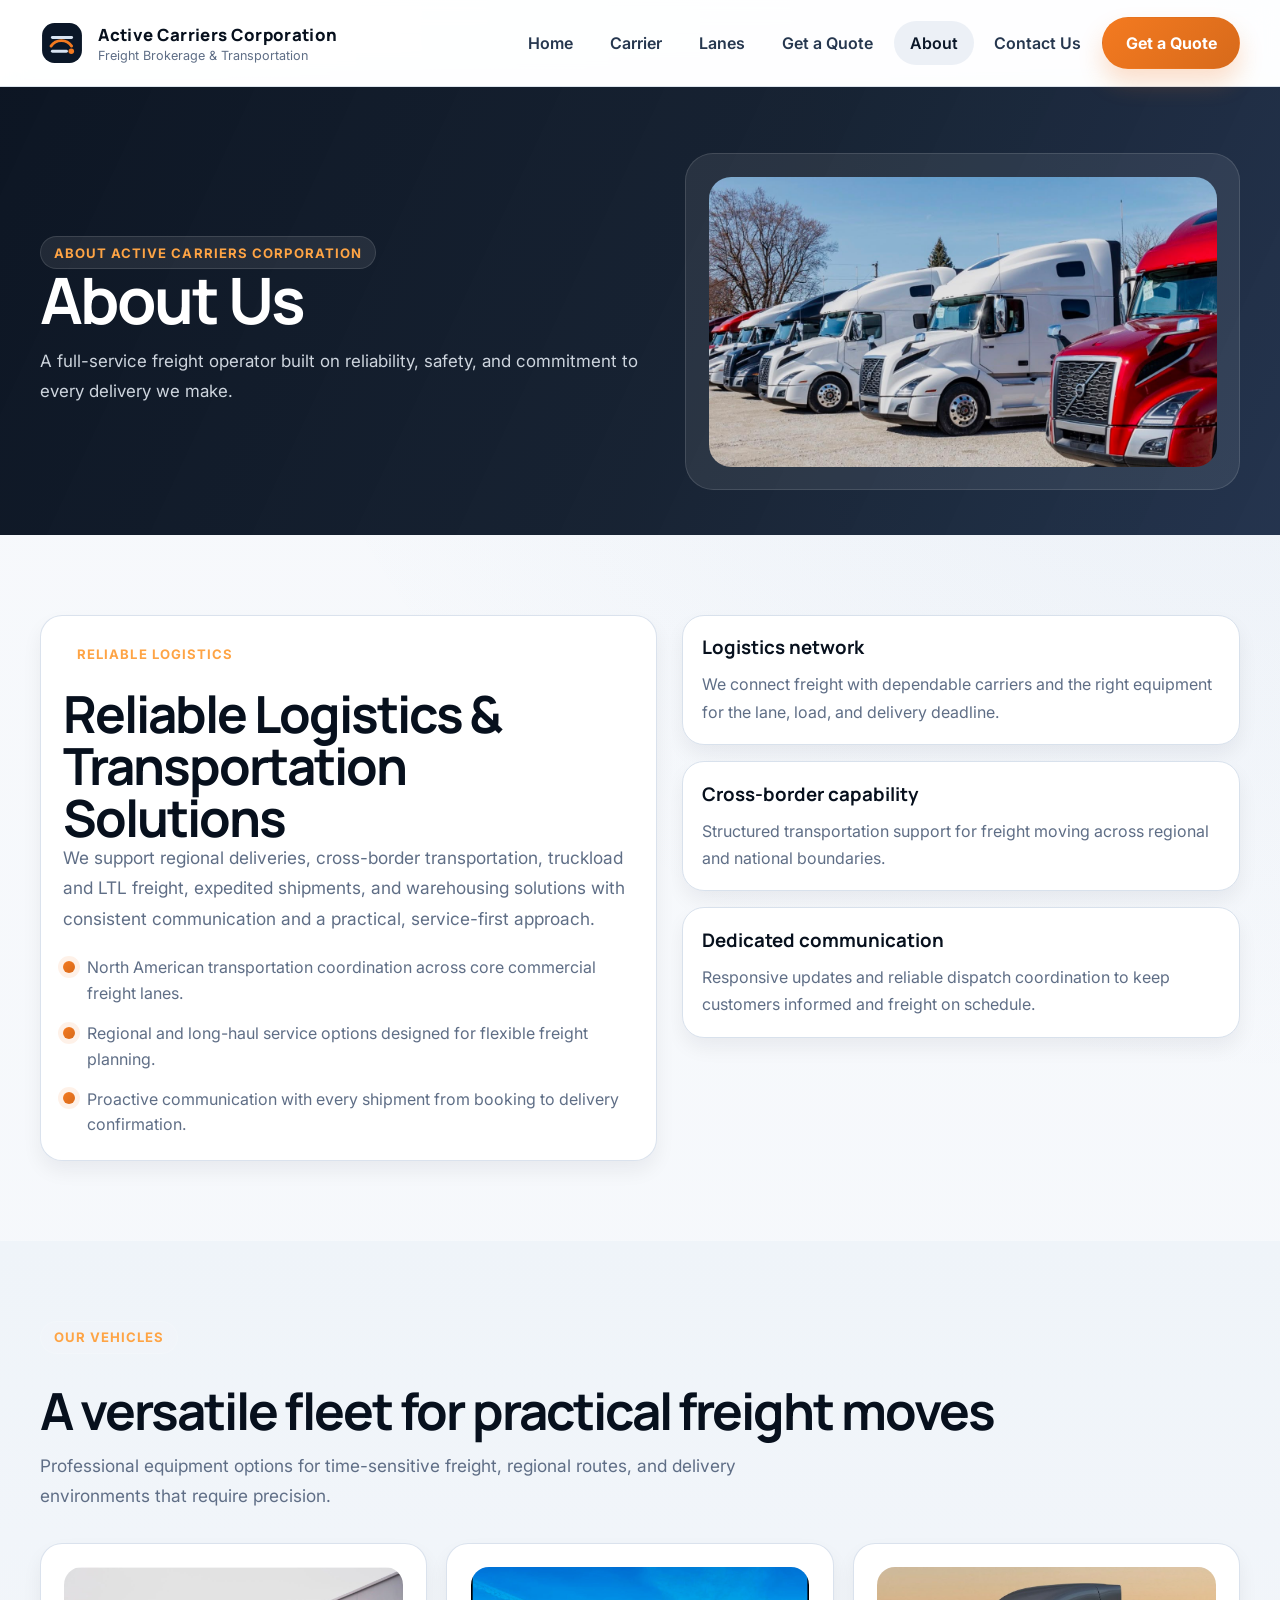
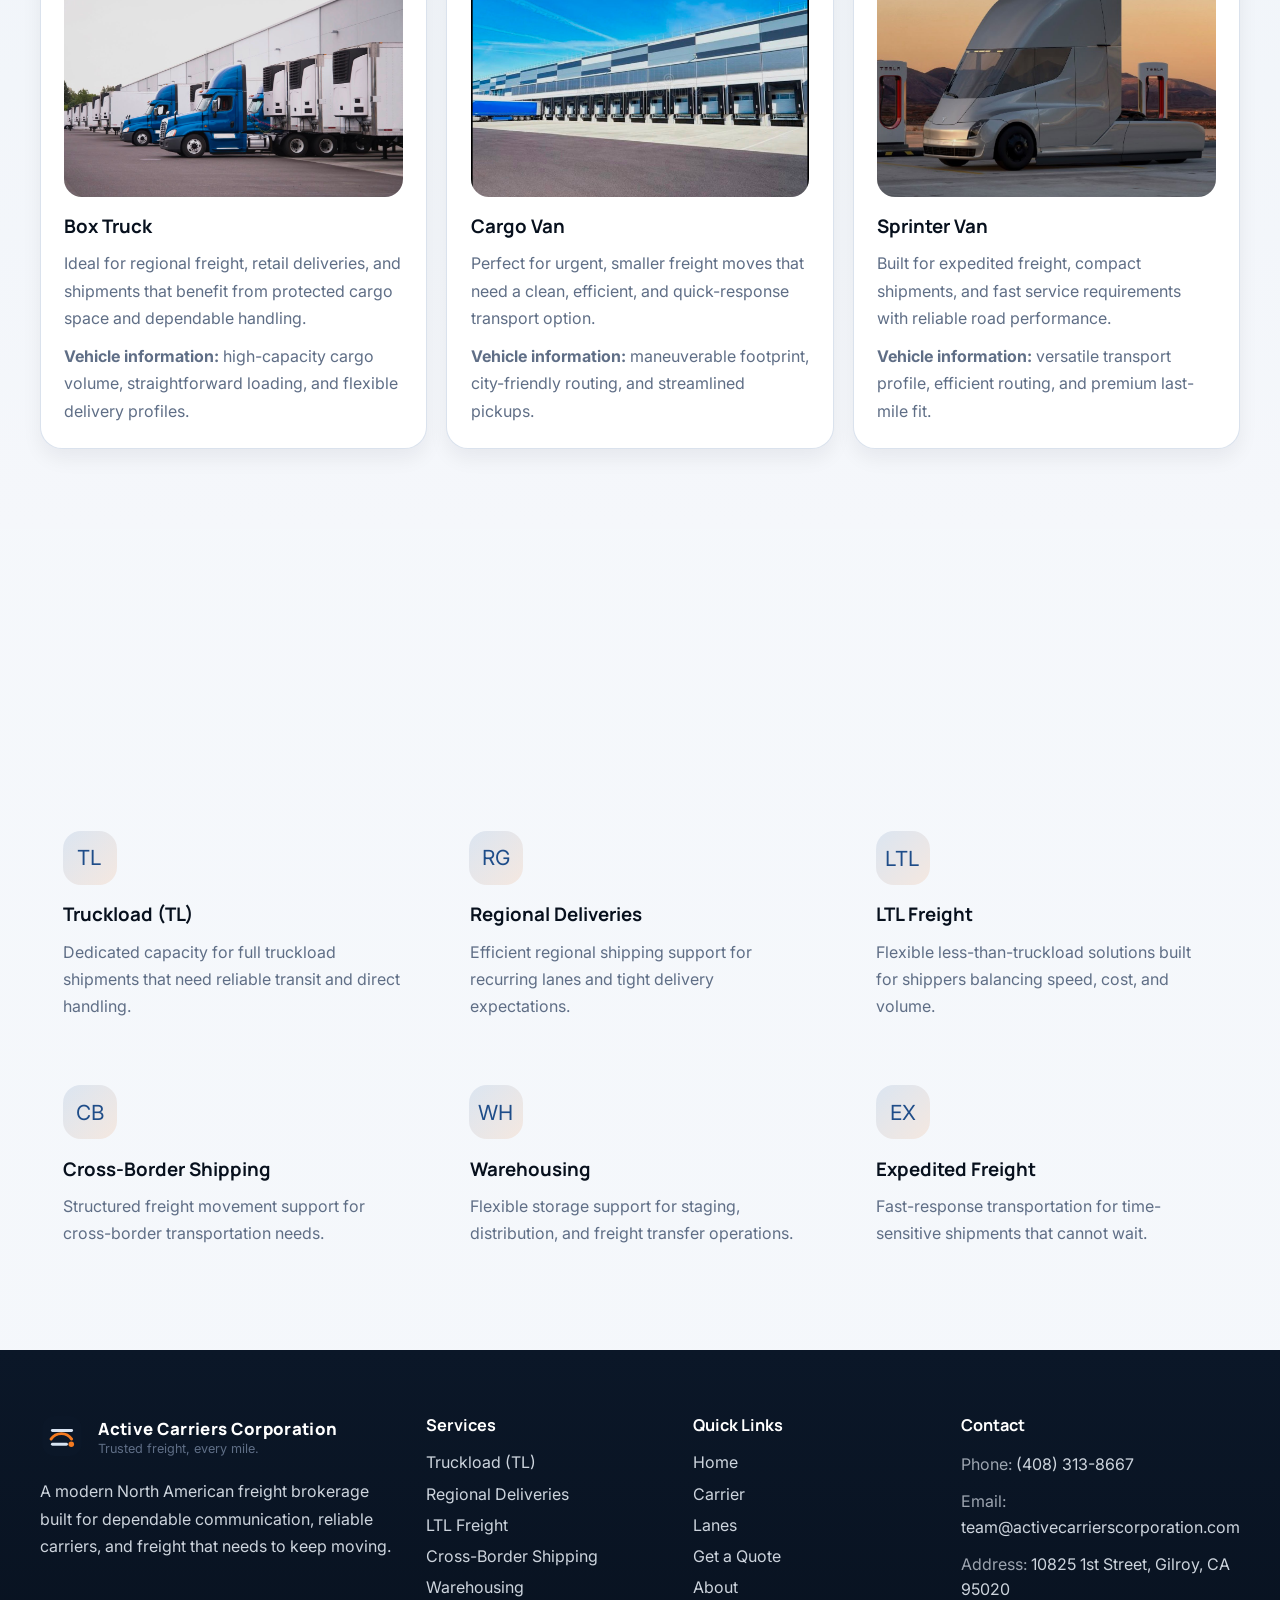
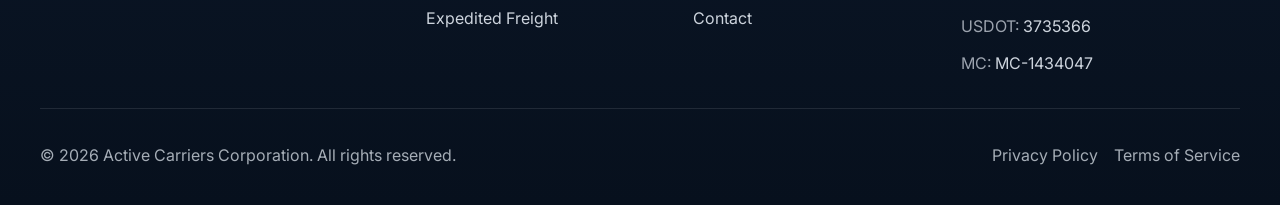
==== commit 148ca9d9: "Enhance SEO and social media integration across multiple pages; update contact email address" ====
--- a/about.html
+++ b/about.html
@@ -5,6 +5,19 @@
   <meta name="viewport" content="width=device-width, initial-scale=1">
   <title>About Us | Active Carriers Corporation</title>
   <meta name="description" content="Learn about Active Carriers Corporation, a reliable logistics and transportation operator built on trust, safety, and communication.">
+  <meta name="robots" content="index, follow">
+  <meta name="theme-color" content="#0B1728">
+  <link rel="canonical" href="about.html">
+  <meta property="og:type" content="website">
+  <meta property="og:title" content="About Us | Active Carriers Corporation">
+  <meta property="og:description" content="Learn about Active Carriers Corporation, a reliable logistics and transportation operator built on trust, safety, and communication.">
+  <meta property="og:url" content="about.html">
+  <meta property="og:image" content="assets/logo/logo.svg">
+  <meta name="twitter:card" content="summary">
+  <meta name="twitter:title" content="About Us | Active Carriers Corporation">
+  <meta name="twitter:description" content="Learn about Active Carriers Corporation, a reliable logistics and transportation operator built on trust, safety, and communication.">
+  <link rel="icon" type="image/svg+xml" href="assets/logo/logo.svg">
+  <link rel="apple-touch-icon" href="assets/logo/logo.svg">
   <link rel="preconnect" href="https://fonts.googleapis.com">
   <link rel="preconnect" href="https://fonts.gstatic.com" crossorigin>
   <link href="https://fonts.googleapis.com/css2?family=Inter:wght@400;500;600;700;800&family=Manrope:wght@600;700;800&display=swap" rel="stylesheet">
